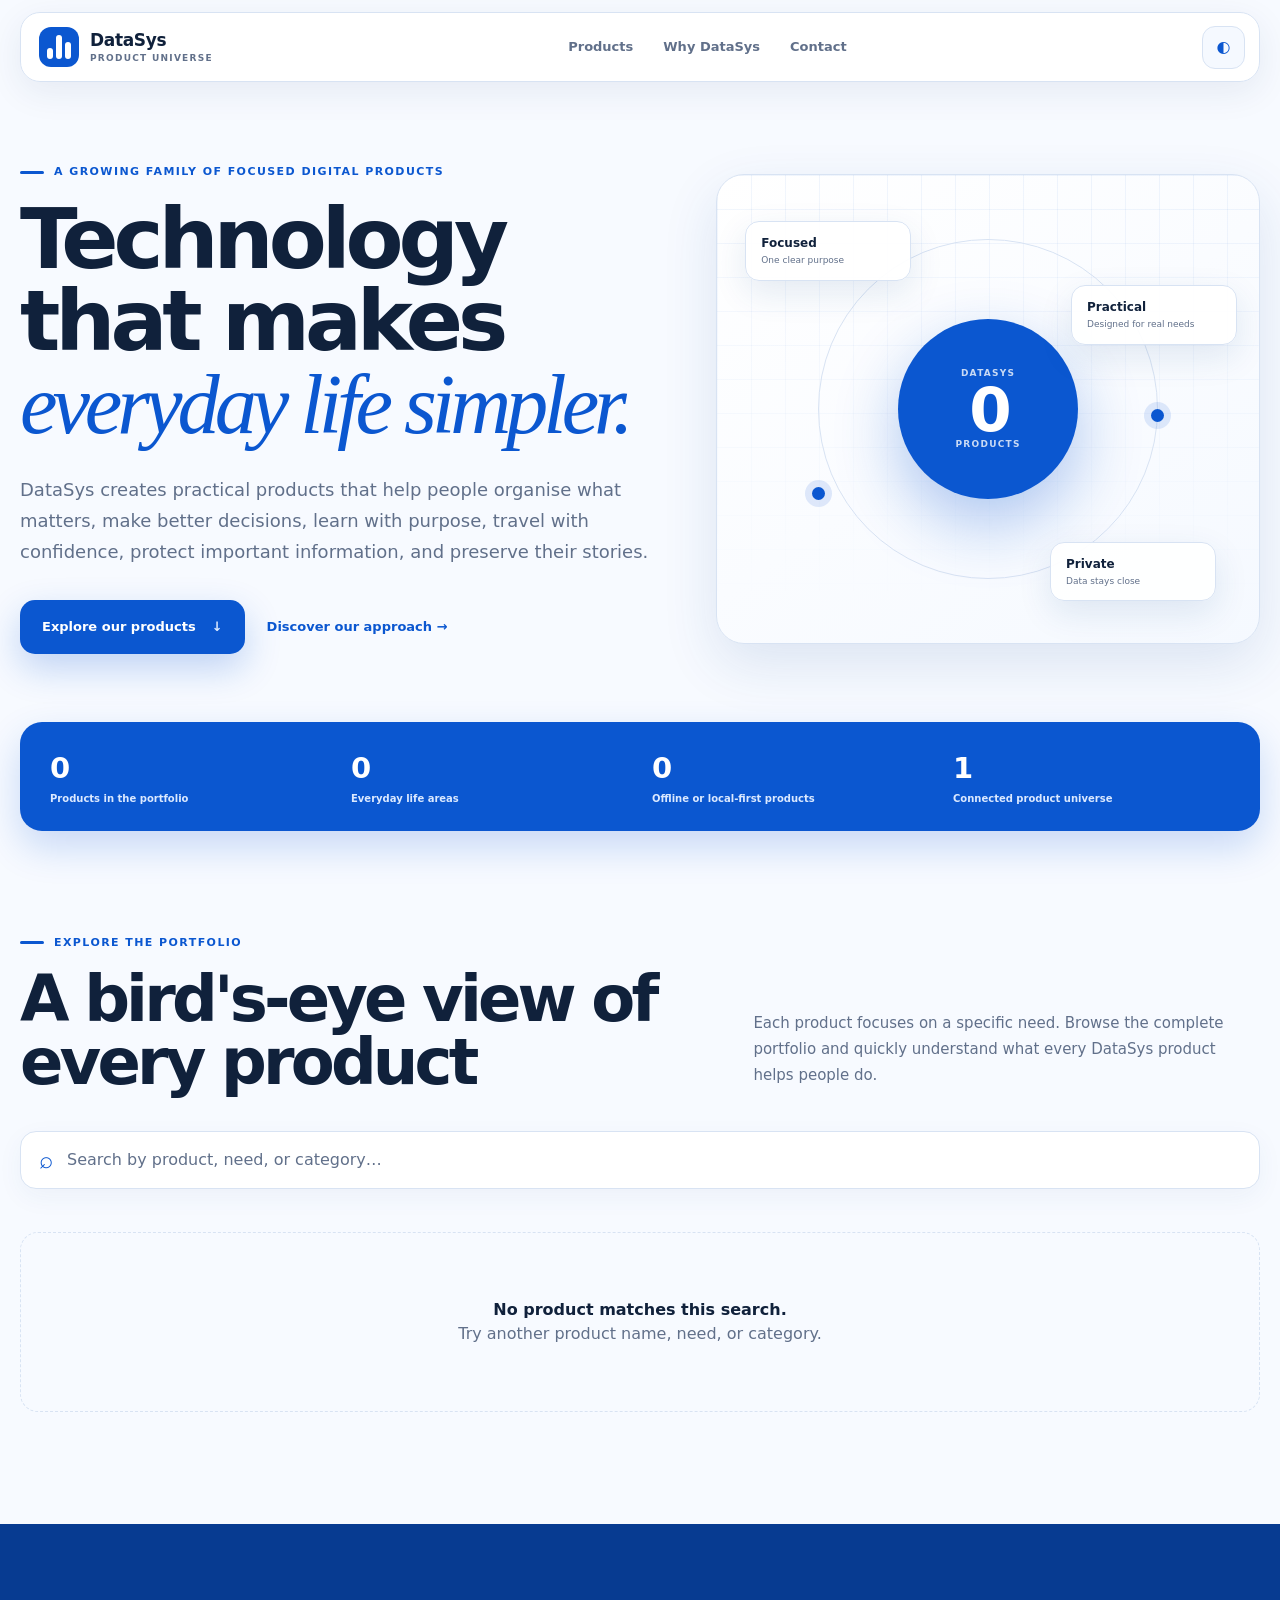
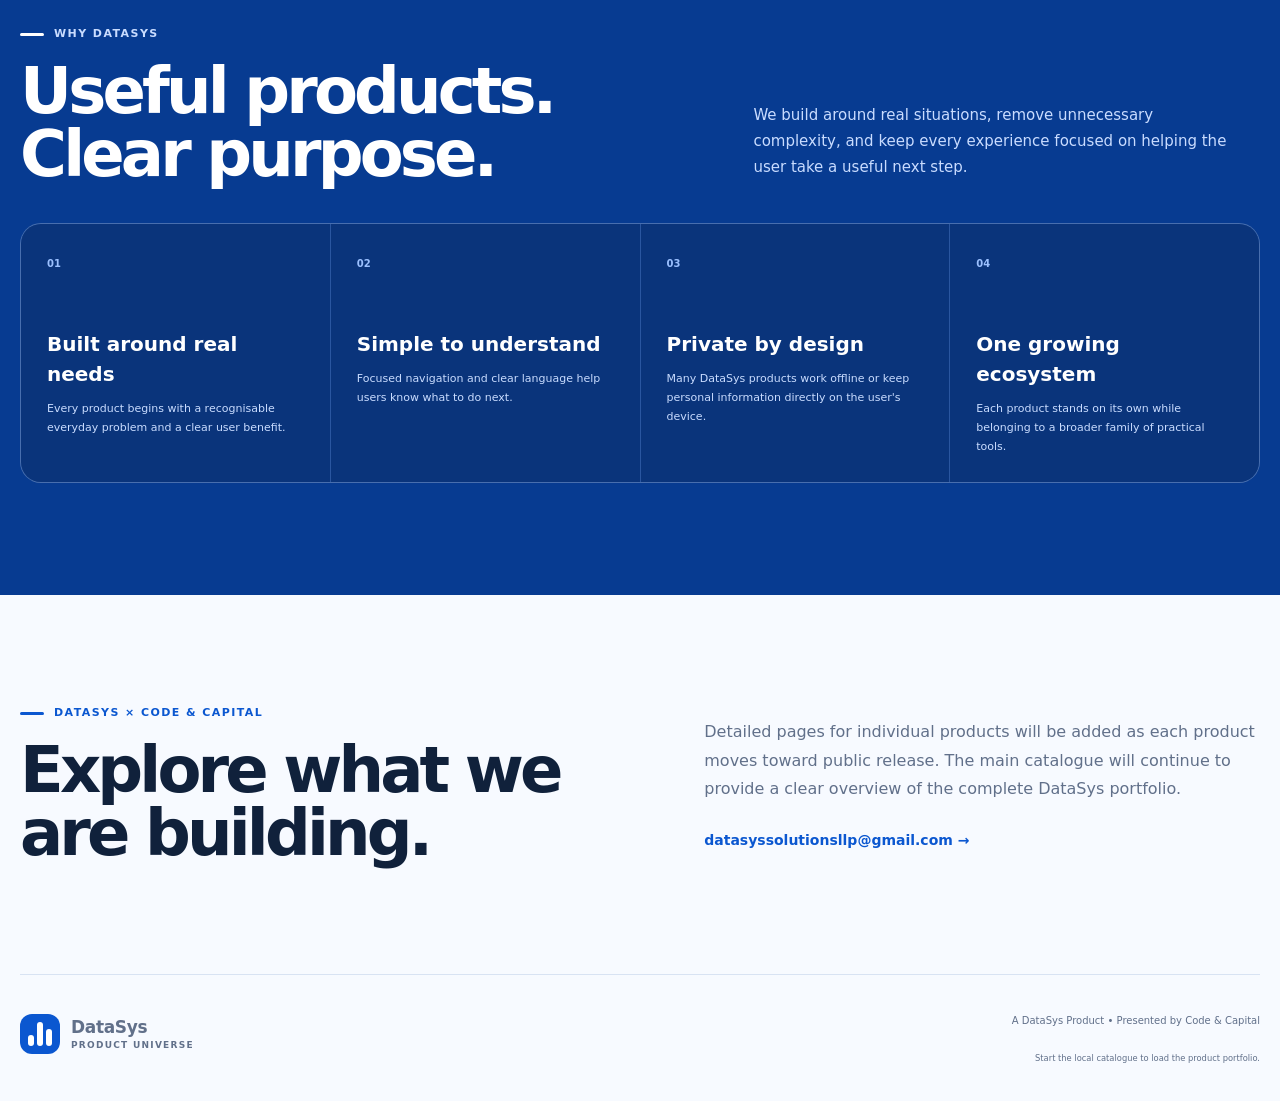
==== index.html @ cf3cd5af "Publish DataSys product website Publish DataSys product website" ====
<!doctype html>
<html lang="en">
<head>
  <meta charset="utf-8">
  <meta name="viewport" content="width=device-width, initial-scale=1">
  <meta name="description" content="Explore the DataSys family of practical, privacy-conscious digital products for everyday life.">
  <meta name="theme-color" content="#0b57d0">
  <title>DataSys — Practical Products for Everyday Life</title>
  <link rel="icon" href="favicon.svg" type="image/svg+xml">
  <link rel="stylesheet" href="styles.css">
</head>
<body>
  <header class="site-header">
    <a class="brand" href="#top" aria-label="DataSys home">
      <span class="brand-mark"><i></i><i></i><i></i></span>
      <span><strong>DataSys</strong><small>Product Universe</small></span>
    </a>
    <nav aria-label="Main navigation">
      <a href="#products">Products</a>
      <a href="#why-datasys">Why DataSys</a>
      <a href="#contact">Contact</a>
    </nav>
    <button id="themeToggle" class="theme-toggle" type="button" aria-label="Switch display theme">◐</button>
  </header>

  <main id="top">
    <section class="hero">
      <div class="hero-copy">
        <p class="eyebrow"><span></span> A growing family of focused digital products</p>
        <h1>Technology that makes<br><em>everyday life simpler.</em></h1>
        <p>
          DataSys creates practical products that help people organise what matters, make better decisions,
          learn with purpose, travel with confidence, protect important information, and preserve their stories.
        </p>
        <div class="hero-actions">
          <a class="primary-button" href="#products">Explore our products <b>↓</b></a>
          <a class="secondary-link" href="#why-datasys">Discover our approach →</a>
        </div>
      </div>

      <div class="hero-panel" aria-label="DataSys portfolio overview">
        <div class="panel-grid"></div>
        <div class="verified-orbit"></div>
        <div class="count-core">
          <small>DATASYS</small>
          <strong id="heroCount">0</strong>
          <span>products</span>
        </div>
        <div class="signal signal-one"><b>Focused</b><small>One clear purpose</small></div>
        <div class="signal signal-two"><b>Practical</b><small>Designed for real needs</small></div>
        <div class="signal signal-three"><b>Private</b><small>Data stays close</small></div>
      </div>
    </section>

    <section class="summary-strip" aria-label="Portfolio highlights">
      <article><strong id="productCount">0</strong><span>Products in the portfolio</span></article>
      <article><strong id="categoryCount">0</strong><span>Everyday life areas</span></article>
      <article><strong id="offlineCount">0</strong><span>Offline or local-first products</span></article>
      <article><strong>1</strong><span>Connected product universe</span></article>
    </section>

    <section id="products" class="catalogue-section">
      <div class="section-heading">
        <div>
          <p class="eyebrow"><span></span> Explore the portfolio</p>
          <h2>A bird's-eye view of every product</h2>
        </div>
        <p>
          Each product focuses on a specific need. Browse the complete portfolio and quickly understand
          what every DataSys product helps people do.
        </p>
      </div>

      <div class="toolbar">
        <label class="search-box">
          <span>⌕</span>
          <input id="searchInput" type="search" placeholder="Search by product, need, or category…">
        </label>
        <div id="filters" class="filters" aria-label="Product categories"></div>
      </div>

      <div id="productGrid" class="product-grid"></div>
      <div id="emptyState" class="empty-state" hidden>
        <strong>No product matches this search.</strong>
        <span>Try another product name, need, or category.</span>
      </div>
    </section>

    <section id="why-datasys" class="values-section">
      <div class="section-heading light-heading">
        <div>
          <p class="eyebrow"><span></span> Why DataSys</p>
          <h2>Useful products.<br>Clear purpose.</h2>
        </div>
        <p>
          We build around real situations, remove unnecessary complexity, and keep every experience focused
          on helping the user take a useful next step.
        </p>
      </div>

      <div class="values-grid">
        <article><span>01</span><h3>Built around real needs</h3><p>Every product begins with a recognisable everyday problem and a clear user benefit.</p></article>
        <article><span>02</span><h3>Simple to understand</h3><p>Focused navigation and clear language help users know what to do next.</p></article>
        <article><span>03</span><h3>Private by design</h3><p>Many DataSys products work offline or keep personal information directly on the user's device.</p></article>
        <article><span>04</span><h3>One growing ecosystem</h3><p>Each product stands on its own while belonging to a broader family of practical tools.</p></article>
      </div>
    </section>

    <section id="contact" class="contact-section">
      <div>
        <p class="eyebrow"><span></span> DataSys × Code &amp; Capital</p>
        <h2>Explore what we are building.</h2>
      </div>
      <div class="contact-copy">
        <p>
          Detailed pages for individual products will be added as each product moves toward public release.
          The main catalogue will continue to provide a clear overview of the complete DataSys portfolio.
        </p>
        <a href="mailto:datasyssolutionsllp@gmail.com">datasyssolutionsllp@gmail.com →</a>
      </div>
    </section>
  </main>

  <footer>
    <div class="brand">
      <span class="brand-mark"><i></i><i></i><i></i></span>
      <span><strong>DataSys</strong><small>Product Universe</small></span>
    </div>
    <p>A DataSys Product • Presented by Code &amp; Capital</p>
    <small id="footerMeta">A growing portfolio of practical digital products.</small>
  </footer>

  <script src="app.js"></script>
</body>
</html>
---- styles.css ----
*{box-sizing:border-box}
:root{
  --blue:#0b57d0;--blue-dark:#073b91;--blue-soft:#eaf2ff;--blue-pale:#f5f9ff;
  --ink:#10213b;--muted:#61708a;--line:#d8e3f3;--white:#fff;--bg:#f7faff;
  --shadow:0 20px 55px rgba(27,75,145,.12);--max:1240px
}
html[data-theme="dark"]{
  --ink:#eff5ff;--muted:#a9b9d2;--line:#273a59;--white:#111c2e;--bg:#091322;
  --blue-soft:#152a49;--blue-pale:#0d192a;--shadow:0 20px 60px rgba(0,0,0,.36)
}
html{scroll-behavior:smooth}
body{margin:0;min-width:320px;color:var(--ink);background:var(--bg);font-family:Inter,ui-sans-serif,system-ui,-apple-system,"Segoe UI",sans-serif;line-height:1.5}
a{color:inherit;text-decoration:none}button,input{font:inherit}
.site-header{position:sticky;z-index:20;top:12px;width:min(calc(100% - 28px),var(--max));min-height:70px;margin:12px auto 0;padding:11px 14px 11px 18px;display:flex;align-items:center;justify-content:space-between;gap:24px;background:color-mix(in srgb,var(--white) 94%,transparent);border:1px solid var(--line);border-radius:20px;box-shadow:0 10px 35px rgba(20,55,100,.08);backdrop-filter:blur(16px)}
.brand{display:inline-flex;align-items:center;gap:11px}.brand>span:last-child{display:grid;line-height:1}.brand strong{font-size:17px;letter-spacing:-.02em}.brand small{margin-top:5px;color:var(--muted);font-size:9px;font-weight:850;letter-spacing:.14em;text-transform:uppercase}
.brand-mark{width:40px;height:40px;padding:8px;display:grid;grid-template-columns:repeat(3,1fr);align-items:end;gap:3px;background:var(--blue);border-radius:12px}.brand-mark i{display:block;border-radius:5px;background:#fff}.brand-mark i:nth-child(1){height:45%}.brand-mark i:nth-child(2){height:100%}.brand-mark i:nth-child(3){height:70%}
.site-header nav{display:flex;gap:30px;color:var(--muted);font-size:13px;font-weight:750}.site-header nav a:hover{color:var(--blue)}
.theme-toggle{width:43px;height:43px;color:var(--blue);background:var(--blue-pale);border:1px solid var(--line);border-radius:13px;cursor:pointer}
.hero{width:min(calc(100% - 40px),var(--max));min-height:640px;margin:auto;padding:82px 0 68px;display:grid;grid-template-columns:1.08fr .92fr;align-items:center;gap:58px}
.eyebrow{margin:0 0 17px;display:flex;align-items:center;gap:10px;color:var(--blue);font-size:11px;font-weight:900;letter-spacing:.13em;text-transform:uppercase}.eyebrow span{width:24px;height:3px;background:var(--blue);border-radius:99px}
.hero h1,.section-heading h2,.contact-section h2{margin:0;font-size:clamp(47px,6.6vw,88px);line-height:.98;letter-spacing:-.06em}.hero h1 em{color:var(--blue);font-family:Georgia,serif;font-weight:500}
.hero-copy>p:not(.eyebrow){max-width:700px;margin:28px 0 0;color:var(--muted);font-size:18px;line-height:1.72}
.hero-actions{margin-top:32px;display:flex;align-items:center;gap:22px;flex-wrap:wrap}.primary-button{min-height:54px;padding:0 22px;display:inline-flex;align-items:center;gap:16px;color:#fff;background:var(--blue);border-radius:15px;font-size:13px;font-weight:850;box-shadow:0 14px 36px rgba(11,87,208,.24)}.primary-button b{color:#dbe9ff}.secondary-link{color:var(--blue);font-size:13px;font-weight:850}
.hero-panel{position:relative;min-height:470px;display:grid;place-items:center;overflow:hidden;background:linear-gradient(145deg,var(--white),var(--blue-pale));border:1px solid var(--line);border-radius:28px;box-shadow:var(--shadow)}
.panel-grid{position:absolute;inset:0;background-image:linear-gradient(rgba(11,87,208,.06) 1px,transparent 1px),linear-gradient(90deg,rgba(11,87,208,.06) 1px,transparent 1px);background-size:34px 34px;mask-image:linear-gradient(to bottom,black,transparent 92%)}
.verified-orbit{position:absolute;width:340px;height:340px;border:1px solid var(--line);border-radius:50%;animation:rotate 30s linear infinite}.verified-orbit:before,.verified-orbit:after{content:"";position:absolute;width:13px;height:13px;border-radius:50%;background:var(--blue);box-shadow:0 0 0 7px rgba(11,87,208,.12)}.verified-orbit:before{right:-7px;top:50%}.verified-orbit:after{left:-7px;bottom:23%}@keyframes rotate{to{transform:rotate(360deg)}}
.count-core{position:relative;z-index:2;width:180px;height:180px;display:grid;place-content:center;justify-items:center;color:#fff;background:var(--blue);border-radius:50%;box-shadow:0 25px 65px rgba(11,87,208,.32)}.count-core small,.count-core span{font-size:9px;font-weight:900;letter-spacing:.14em;text-transform:uppercase;opacity:.78}.count-core strong{margin:-2px 0;font-size:61px;line-height:1;letter-spacing:-.08em}
.signal{position:absolute;z-index:3;min-width:166px;padding:12px 15px;display:grid;background:color-mix(in srgb,var(--white) 94%,transparent);border:1px solid var(--line);border-radius:14px;box-shadow:0 12px 34px rgba(20,70,140,.11)}.signal b{font-size:12px}.signal small{margin-top:2px;color:var(--muted);font-size:9px}.signal-one{top:46px;left:28px}.signal-two{top:110px;right:22px}.signal-three{right:43px;bottom:42px}
.summary-strip{width:min(calc(100% - 40px),var(--max));margin:0 auto 104px;padding:25px 30px;display:grid;grid-template-columns:repeat(4,1fr);gap:24px;background:var(--blue);color:#fff;border-radius:22px;box-shadow:0 16px 38px rgba(11,87,208,.2)}.summary-strip article{display:grid}.summary-strip strong{font-size:29px;letter-spacing:-.04em}.summary-strip span{color:#dbe9ff;font-size:10px;font-weight:700}
.catalogue-section{width:min(calc(100% - 40px),var(--max));margin:auto;padding-bottom:112px}.section-heading{margin-bottom:38px;display:grid;grid-template-columns:1.15fr .85fr;align-items:end;gap:48px}.section-heading h2,.contact-section h2{font-size:clamp(42px,5vw,66px)}.section-heading>p{max-width:490px;margin:0 0 5px;color:var(--muted);font-size:15px;line-height:1.75}
.toolbar{margin-bottom:27px;display:grid;gap:16px}.search-box{height:58px;padding:0 18px;display:flex;align-items:center;gap:12px;background:var(--white);border:1px solid var(--line);border-radius:16px;box-shadow:0 8px 26px rgba(30,80,145,.05)}.search-box span{color:var(--blue);font-size:24px}.search-box input{width:100%;color:var(--ink);background:transparent;border:0;outline:0}.search-box input::placeholder{color:var(--muted)}
.filters{display:flex;flex-wrap:wrap;gap:8px}.filter{padding:9px 13px;color:var(--blue-dark);background:var(--white);border:1px solid var(--line);border-radius:999px;font-size:10px;font-weight:850;cursor:pointer}.filter:hover,.filter.active{color:#fff;background:var(--blue);border-color:var(--blue)}
.product-grid{display:grid;grid-template-columns:repeat(3,1fr);gap:18px}.product-card{position:relative;min-height:390px;padding:23px;display:flex;flex-direction:column;overflow:hidden;background:var(--white);border:1px solid var(--line);border-radius:19px;transition:.2s ease}.product-card:before{content:"";position:absolute;top:0;left:0;right:0;height:5px;background:var(--blue)}.product-card:hover{transform:translateY(-5px);border-color:#a9c8f5;box-shadow:var(--shadow)}
.card-head{display:flex;align-items:center;justify-content:space-between;gap:12px}.app-icon,.initial-icon{width:50px;height:50px;border-radius:14px}.app-icon{object-fit:cover;background:#fff;border:1px solid var(--line)}.initial-icon{display:grid;place-items:center;color:#fff;background:var(--blue);font-size:18px;font-weight:900}.benefit-badge{padding:7px 9px;color:var(--blue);background:var(--blue-pale);border:1px solid #c7daf8;border-radius:999px;font-size:8px;font-weight:900;letter-spacing:.06em;text-transform:uppercase}
.product-category{margin:25px 0 7px;color:var(--blue);font-size:9px;font-weight:900;letter-spacing:.13em;text-transform:uppercase}.product-card h3{margin:0;font-size:24px;line-height:1.1;letter-spacing:-.035em}.product-description{margin:13px 0 20px;color:var(--muted);font-size:13px;line-height:1.67}.function-list{margin:auto 0 0;padding:0;display:grid;gap:8px;list-style:none}.function-list li{position:relative;padding-left:18px;color:var(--muted);font-size:11px}.function-list li:before{content:"✓";position:absolute;left:0;color:var(--blue);font-weight:900}.card-footer{margin-top:20px;padding-top:16px;border-top:1px solid var(--line)}.product-link{color:var(--blue);font-size:11px;font-weight:900}
.empty-state{padding:65px 20px;display:grid;place-items:center;color:var(--muted);border:1px dashed var(--line);border-radius:18px}.empty-state strong{color:var(--ink)}
.values-section{padding:102px max(20px,calc((100vw - var(--max))/2)) 112px;color:#fff;background:var(--blue-dark)}.light-heading .eyebrow,.light-heading>p{color:#c9dcff}.light-heading .eyebrow span{background:#fff}.values-grid{display:grid;grid-template-columns:repeat(4,1fr);gap:1px;overflow:hidden;background:rgba(255,255,255,.14);border:1px solid rgba(255,255,255,.14);border-radius:21px}.values-grid article{min-height:250px;padding:26px;background:#0a347b}.values-grid article>span{font-size:10px;font-weight:900;color:#9bc0ff}.values-grid h3{margin:55px 0 11px;font-size:20px}.values-grid p{margin:0;color:#c9dcff;font-size:11px;line-height:1.7}
.contact-section{width:min(calc(100% - 40px),var(--max));margin:0 auto;padding:110px 0;display:grid;grid-template-columns:1.05fr .95fr;gap:70px;align-items:center}.contact-copy p{margin:0 0 24px;color:var(--muted);font-size:16px;line-height:1.8}.contact-copy a{color:var(--blue);font-size:14px;font-weight:900}
footer{width:min(calc(100% - 40px),var(--max));margin:auto;padding:28px 0 36px;display:grid;grid-template-columns:1fr auto;align-items:center;gap:14px;color:var(--muted);border-top:1px solid var(--line);font-size:10px}footer .brand{grid-row:span 2}footer>small{text-align:right}
@media(max-width:980px){.hero{grid-template-columns:1fr}.product-grid{grid-template-columns:repeat(2,1fr)}.values-grid{grid-template-columns:repeat(2,1fr)}.contact-section{grid-template-columns:1fr;gap:28px}}
@media(max-width:700px){.site-header{top:7px;width:calc(100% - 14px);margin-top:7px}.site-header nav{display:none}.hero{width:calc(100% - 28px);padding:54px 0 45px}.hero h1{font-size:clamp(48px,15vw,70px)}.hero-copy>p:not(.eyebrow){font-size:16px}.hero-actions{align-items:flex-start;flex-direction:column}.hero-panel{min-height:410px}.verified-orbit{width:270px;height:270px}.count-core{width:150px;height:150px}.count-core strong{font-size:50px}.signal{min-width:140px;padding:10px 12px}.signal-one{top:30px;left:13px}.signal-two{top:96px;right:10px}.signal-three{right:21px;bottom:33px}.summary-strip{width:calc(100% - 28px);grid-template-columns:repeat(2,1fr);margin-bottom:80px}.catalogue-section{width:calc(100% - 28px)}.section-heading{grid-template-columns:1fr;gap:17px}.product-grid{grid-template-columns:1fr}.values-section{padding-left:14px;padding-right:14px}.values-grid{grid-template-columns:1fr}.values-grid article{min-height:205px}.values-grid h3{margin-top:36px}.contact-section{width:calc(100% - 28px);padding:80px 0}footer{width:calc(100% - 28px);grid-template-columns:1fr}footer .brand{grid-row:auto}footer>small{text-align:left}}
@media(prefers-reduced-motion:reduce){*,*:before,*:after{animation-duration:.01ms!important;animation-iteration-count:1!important;scroll-behavior:auto!important;transition-duration:.01ms!important}}
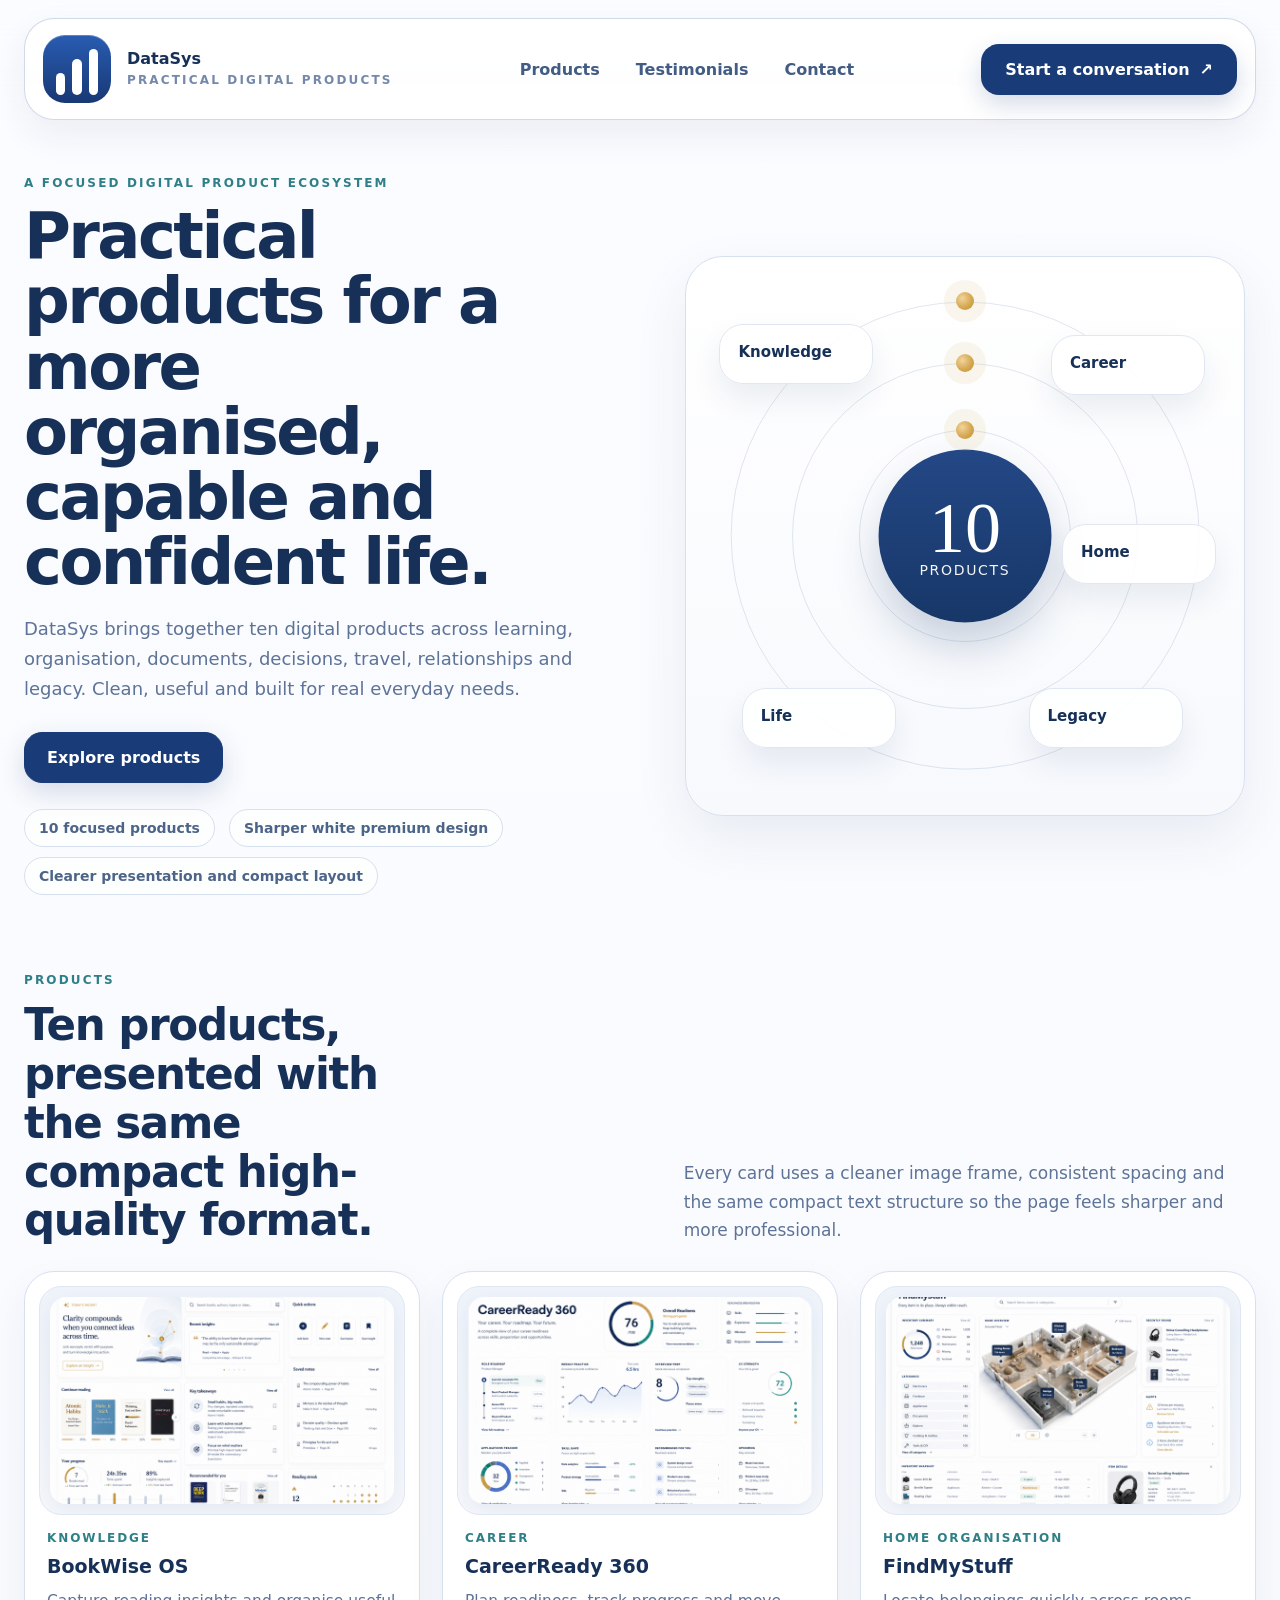
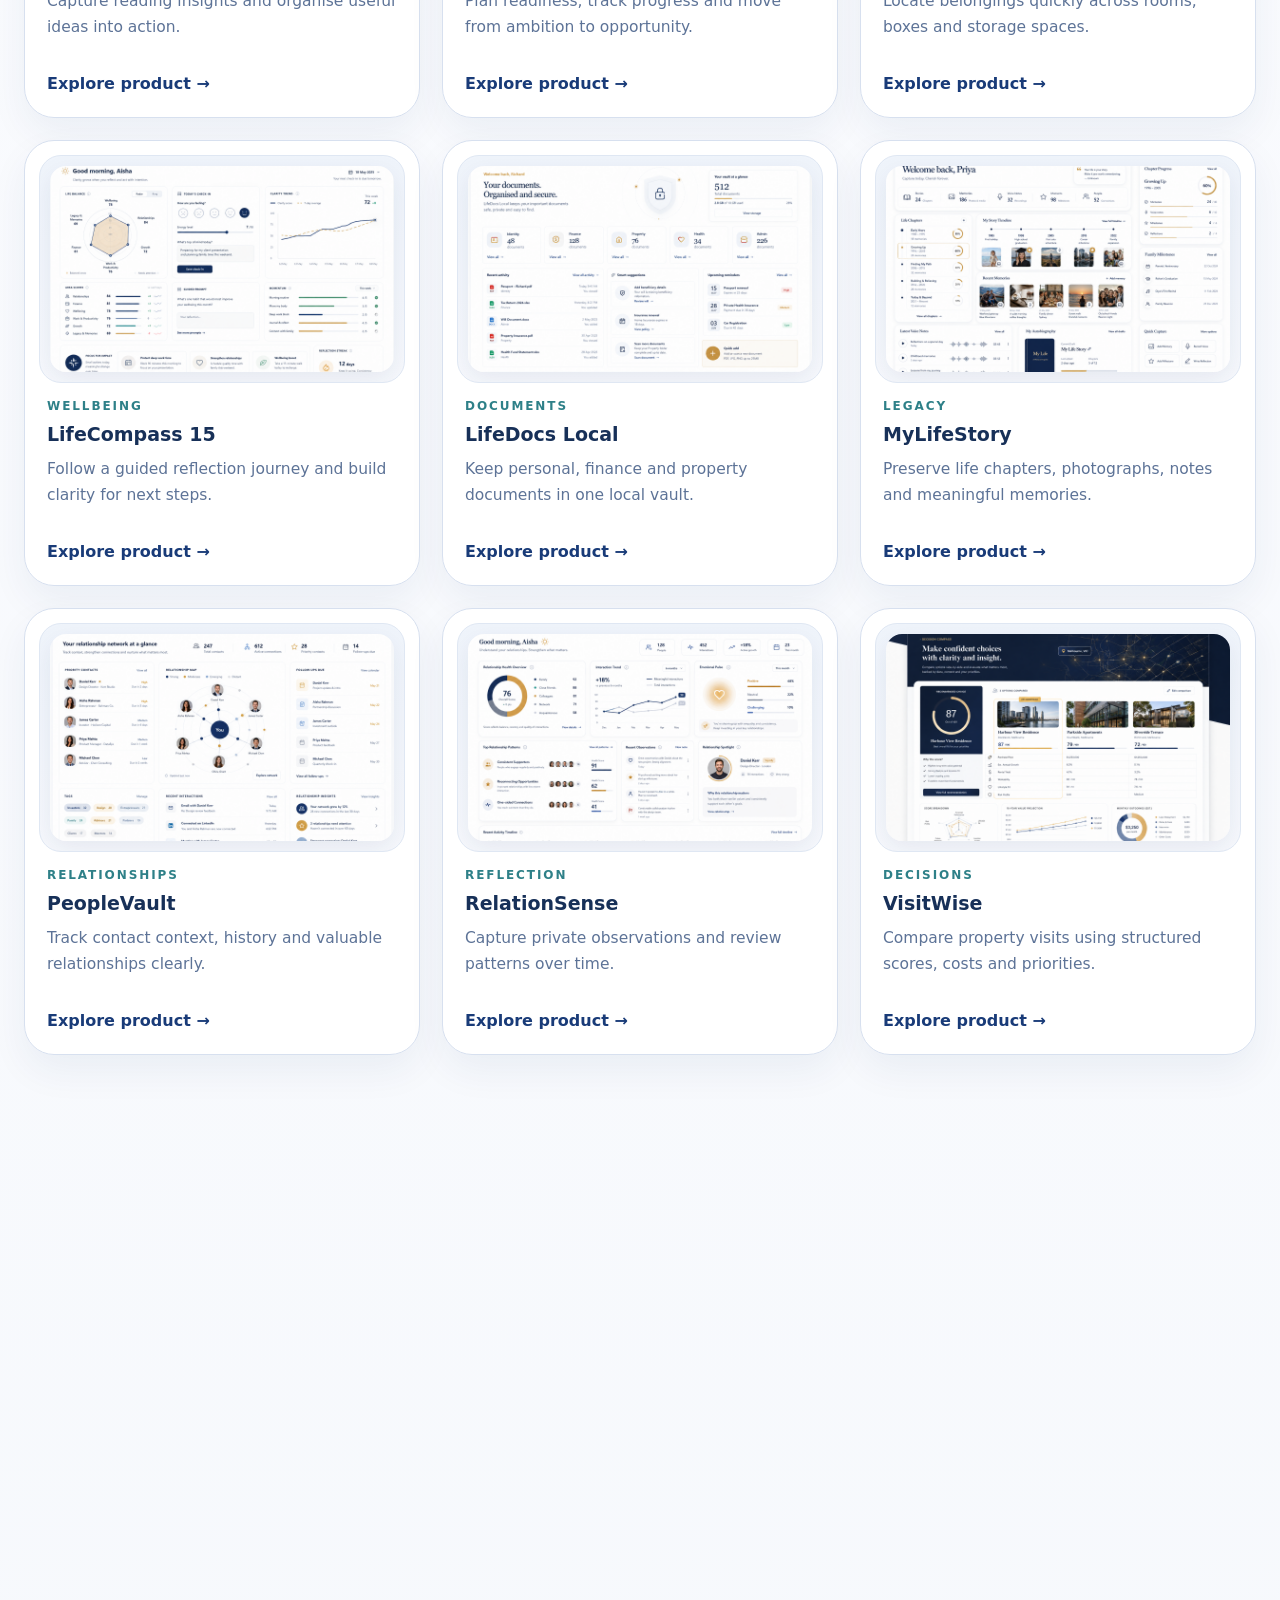
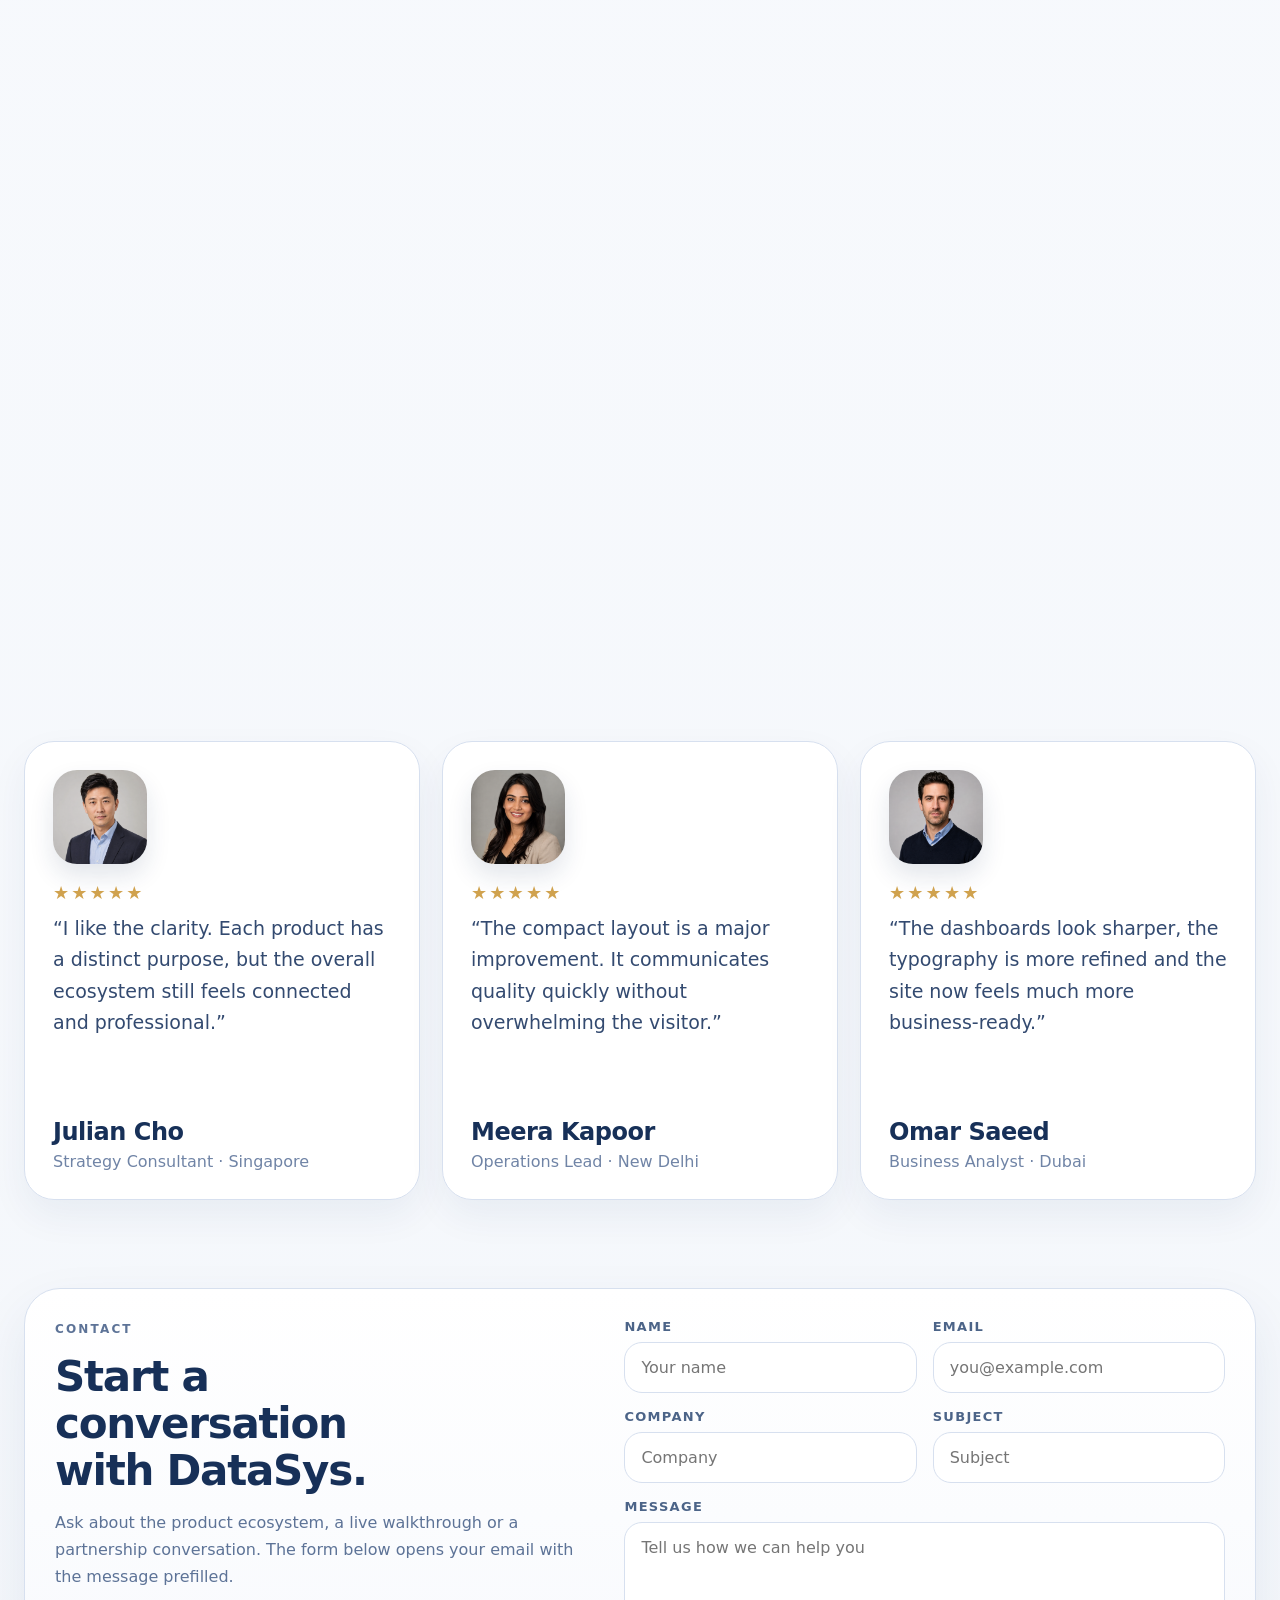
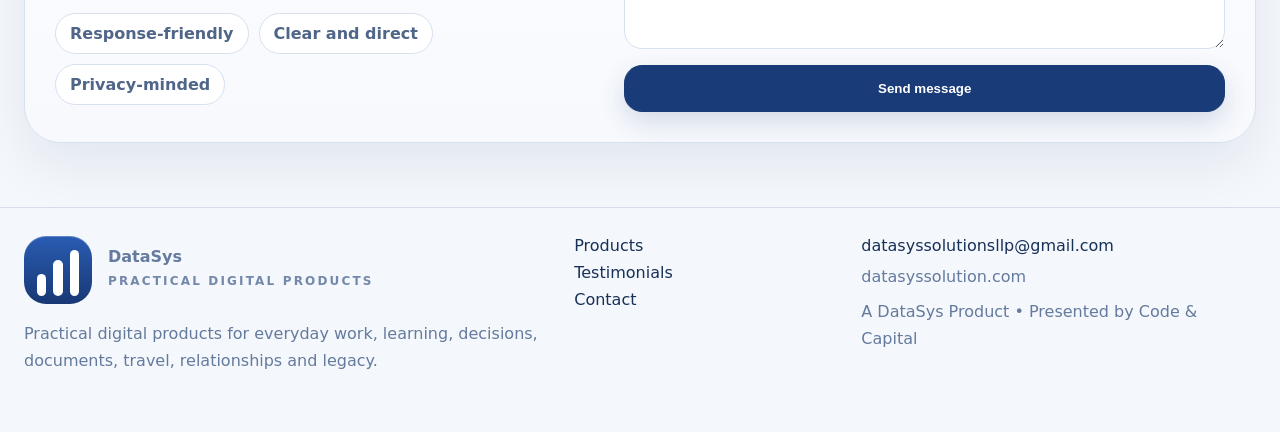
==== commit cc5dcafc: "Deploy approved DataSys website 20260803-201420" ====
--- a/index.html
+++ b/index.html
@@ -3,133 +3,180 @@
 <head>
   <meta charset="utf-8">
   <meta name="viewport" content="width=device-width, initial-scale=1">
-  <meta name="description" content="Explore the DataSys family of practical, privacy-conscious digital products for everyday life.">
-  <meta name="theme-color" content="#0b57d0">
-  <title>DataSys — Practical Products for Everyday Life</title>
-  <link rel="icon" href="favicon.svg" type="image/svg+xml">
+  <meta name="description" content="DataSys builds practical digital products for work, learning, documents, travel, personal growth, relationships and legacy.">
+  <meta name="theme-color" content="#ffffff">
+  <title>DataSys — Practical Digital Products</title>
   <link rel="stylesheet" href="styles.css">
 </head>
 <body>
   <header class="site-header">
-    <a class="brand" href="#top" aria-label="DataSys home">
-      <span class="brand-mark"><i></i><i></i><i></i></span>
-      <span><strong>DataSys</strong><small>Product Universe</small></span>
-    </a>
-    <nav aria-label="Main navigation">
-      <a href="#products">Products</a>
-      <a href="#why-datasys">Why DataSys</a>
-      <a href="#contact">Contact</a>
-    </nav>
-    <button id="themeToggle" class="theme-toggle" type="button" aria-label="Switch display theme">◐</button>
+    <div class="shell header-inner">
+      <a href="#top" class="brand" aria-label="DataSys home">
+        <span class="brand-mark"><i></i><i></i><i></i></span>
+        <span class="brand-copy"><strong>DataSys</strong><small>Practical Digital Products</small></span>
+      </a>
+      <nav class="nav-links" id="mainNav">
+        <a href="#products">Products</a>
+        <a href="#testimonials">Testimonials</a>
+        <a href="#contact">Contact</a>
+      </nav>
+      <a class="header-cta" href="#contact">Start a conversation <span>↗</span></a>
+      <button class="menu-toggle" id="menuToggle" aria-label="Open menu">☰</button>
+    </div>
   </header>
 
   <main id="top">
-    <section class="hero">
-      <div class="hero-copy">
-        <p class="eyebrow"><span></span> A growing family of focused digital products</p>
-        <h1>Technology that makes<br><em>everyday life simpler.</em></h1>
-        <p>
-          DataSys creates practical products that help people organise what matters, make better decisions,
-          learn with purpose, travel with confidence, protect important information, and preserve their stories.
-        </p>
+    <section class="hero shell">
+      <div class="hero-copy reveal">
+        <p class="eyebrow">A focused digital product ecosystem</p>
+        <h1>Practical products for a more organised, capable and confident life.</h1>
+        <p class="hero-text">DataSys brings together ten digital products across learning, organisation, documents, decisions, travel, relationships and legacy. Clean, useful and built for real everyday needs.</p>
         <div class="hero-actions">
-          <a class="primary-button" href="#products">Explore our products <b>↓</b></a>
-          <a class="secondary-link" href="#why-datasys">Discover our approach →</a>
+          <a href="#products" class="button button-primary">Explore products</a>
         </div>
+        <ul class="hero-points">
+          <li>10 focused products</li>
+          <li>Sharper white premium design</li>
+          <li>Clearer presentation and compact layout</li>
+        </ul>
       </div>
+      <div class="hero-visual reveal" aria-label="Animated ecosystem overview">
+        <div class="orbit-card">
+          <div class="orbit orbit-1"></div>
+          <div class="orbit orbit-2"></div>
+          <div class="orbit orbit-3"></div>
+          <div class="orbit-center"><strong>10</strong><span>Products</span></div>
+          <div class="orbit-node node-a"><b>Knowledge</b></div>
+          <div class="orbit-node node-b"><b>Career</b></div>
+          <div class="orbit-node node-c"><b>Home</b></div>
+          <div class="orbit-node node-d"><b>Legacy</b></div>
+          <div class="orbit-node node-e"><b>Life</b></div>
 
-      <div class="hero-panel" aria-label="DataSys portfolio overview">
-        <div class="panel-grid"></div>
-        <div class="verified-orbit"></div>
-        <div class="count-core">
-          <small>DATASYS</small>
-          <strong id="heroCount">0</strong>
-          <span>products</span>
+          <div class="spinner spin-1"><span class="ball"></span></div>
+          <div class="spinner spin-2"><span class="ball"></span></div>
+          <div class="spinner spin-3"><span class="ball"></span></div>
         </div>
-        <div class="signal signal-one"><b>Focused</b><small>One clear purpose</small></div>
-        <div class="signal signal-two"><b>Practical</b><small>Designed for real needs</small></div>
-        <div class="signal signal-three"><b>Private</b><small>Data stays close</small></div>
       </div>
     </section>
 
-    <section class="summary-strip" aria-label="Portfolio highlights">
-      <article><strong id="productCount">0</strong><span>Products in the portfolio</span></article>
-      <article><strong id="categoryCount">0</strong><span>Everyday life areas</span></article>
-      <article><strong id="offlineCount">0</strong><span>Offline or local-first products</span></article>
-      <article><strong>1</strong><span>Connected product universe</span></article>
-    </section>
-
-    <section id="products" class="catalogue-section">
-      <div class="section-heading">
+    <section id="products" class="products shell">
+      <div class="section-heading split reveal">
         <div>
-          <p class="eyebrow"><span></span> Explore the portfolio</p>
-          <h2>A bird's-eye view of every product</h2>
+          <p class="eyebrow">Products</p>
+          <h2>Ten products, presented with the same compact high-quality format.</h2>
         </div>
-        <p>
-          Each product focuses on a specific need. Browse the complete portfolio and quickly understand
-          what every DataSys product helps people do.
-        </p>
+        <p class="section-text">Every card uses a cleaner image frame, consistent spacing and the same compact text structure so the page feels sharper and more professional.</p>
       </div>
 
-      <div class="toolbar">
-        <label class="search-box">
-          <span>⌕</span>
-          <input id="searchInput" type="search" placeholder="Search by product, need, or category…">
-        </label>
-        <div id="filters" class="filters" aria-label="Product categories"></div>
-      </div>
-
-      <div id="productGrid" class="product-grid"></div>
-      <div id="emptyState" class="empty-state" hidden>
-        <strong>No product matches this search.</strong>
-        <span>Try another product name, need, or category.</span>
+      <div class="product-grid">
+        <article class="product-card reveal">
+          <div class="product-shot"><img src="assets/product/bookwise-os.png" alt="BookWise OS dashboard"></div>
+          <div class="product-meta"><span class="tag">Knowledge</span><h3>BookWise OS</h3><p>Capture reading insights and organise useful ideas into action.</p><a href="#contact">Explore product →</a></div>
+        </article>
+        <article class="product-card reveal">
+          <div class="product-shot"><img src="assets/product/careerready-360.png" alt="CareerReady 360 dashboard"></div>
+          <div class="product-meta"><span class="tag">Career</span><h3>CareerReady 360</h3><p>Plan readiness, track progress and move from ambition to opportunity.</p><a href="#contact">Explore product →</a></div>
+        </article>
+        <article class="product-card reveal">
+          <div class="product-shot"><img src="assets/product/findmystuff.png" alt="FindMyStuff dashboard"></div>
+          <div class="product-meta"><span class="tag">Home organisation</span><h3>FindMyStuff</h3><p>Locate belongings quickly across rooms, boxes and storage spaces.</p><a href="#contact">Explore product →</a></div>
+        </article>
+        <article class="product-card reveal">
+          <div class="product-shot"><img src="assets/product/lifecompass-15.png" alt="LifeCompass 15 dashboard"></div>
+          <div class="product-meta"><span class="tag">Wellbeing</span><h3>LifeCompass 15</h3><p>Follow a guided reflection journey and build clarity for next steps.</p><a href="#contact">Explore product →</a></div>
+        </article>
+        <article class="product-card reveal">
+          <div class="product-shot"><img src="assets/product/lifedocs-local.png" alt="LifeDocs Local dashboard"></div>
+          <div class="product-meta"><span class="tag">Documents</span><h3>LifeDocs Local</h3><p>Keep personal, finance and property documents in one local vault.</p><a href="#contact">Explore product →</a></div>
+        </article>
+        <article class="product-card reveal">
+          <div class="product-shot"><img src="assets/product/mylifestory.png" alt="MyLifeStory dashboard"></div>
+          <div class="product-meta"><span class="tag">Legacy</span><h3>MyLifeStory</h3><p>Preserve life chapters, photographs, notes and meaningful memories.</p><a href="#contact">Explore product →</a></div>
+        </article>
+        <article class="product-card reveal">
+          <div class="product-shot"><img src="assets/product/peoplevault.png" alt="PeopleVault dashboard"></div>
+          <div class="product-meta"><span class="tag">Relationships</span><h3>PeopleVault</h3><p>Track contact context, history and valuable relationships clearly.</p><a href="#contact">Explore product →</a></div>
+        </article>
+        <article class="product-card reveal">
+          <div class="product-shot"><img src="assets/product/relationsense.png" alt="RelationSense dashboard"></div>
+          <div class="product-meta"><span class="tag">Reflection</span><h3>RelationSense</h3><p>Capture private observations and review patterns over time.</p><a href="#contact">Explore product →</a></div>
+        </article>
+        <article class="product-card reveal">
+          <div class="product-shot"><img src="assets/product/visitwise.png" alt="VisitWise dashboard"></div>
+          <div class="product-meta"><span class="tag">Decisions</span><h3>VisitWise</h3><p>Compare property visits using structured scores, costs and priorities.</p><a href="#contact">Explore product →</a></div>
+        </article>
+        <article class="product-card reveal">
+          <div class="product-shot"><img src="assets/product/tourshield.png" alt="TourShield Offline dashboard"></div>
+          <div class="product-meta"><span class="tag">Travel safety</span><h3>TourShield Offline</h3><p>Access offline travel guidance, cautions and emergency information.</p><a href="#contact">Explore product →</a></div>
+        </article>
       </div>
     </section>
 
-    <section id="why-datasys" class="values-section">
-      <div class="section-heading light-heading">
+    <section id="testimonials" class="testimonials shell">
+      <div class="section-heading split reveal">
         <div>
-          <p class="eyebrow"><span></span> Why DataSys</p>
-          <h2>Useful products.<br>Clear purpose.</h2>
+          <p class="eyebrow">Testimonials</p>
+          <h2>More social proof, with realistic professional portraits.</h2>
         </div>
-        <p>
-          We build around real situations, remove unnecessary complexity, and keep every experience focused
-          on helping the user take a useful next step.
-        </p>
+        <p class="section-text">The testimonial cards now use human-like images, cleaner typography and a more complete six-card layout to make the website feel more credible and established.</p>
       </div>
-
-      <div class="values-grid">
-        <article><span>01</span><h3>Built around real needs</h3><p>Every product begins with a recognisable everyday problem and a clear user benefit.</p></article>
-        <article><span>02</span><h3>Simple to understand</h3><p>Focused navigation and clear language help users know what to do next.</p></article>
-        <article><span>03</span><h3>Private by design</h3><p>Many DataSys products work offline or keep personal information directly on the user's device.</p></article>
-        <article><span>04</span><h3>One growing ecosystem</h3><p>Each product stands on its own while belonging to a broader family of practical tools.</p></article>
+      <div class="testimonial-grid">
+        <article class="testimonial-card reveal"><img src="assets/people/priya-mehta.png" alt="Priya Mehta"><div class="stars">★★★★★</div><blockquote>“DataSys helps me stay organised across work and life. The products feel intuitive, clean and genuinely useful.”</blockquote><strong>Priya Mehta</strong><span>Product Manager · Melbourne</span></article>
+        <article class="testimonial-card reveal"><img src="assets/people/daniel-kerr.png" alt="Daniel Kerr"><div class="stars">★★★★★</div><blockquote>“The product portfolio feels coherent without becoming repetitive. The presentation is far more premium and easier to scan.”</blockquote><strong>Daniel Kerr</strong><span>Design Director · London</span></article>
+        <article class="testimonial-card reveal"><img src="assets/people/aisha-rahman.png" alt="Aisha Rahman"><div class="stars">★★★★★</div><blockquote>“From travel to documents and planning, the tools simplify everyday tasks and make information feel manageable.”</blockquote><strong>Aisha Rahman</strong><span>Entrepreneur · Dubai</span></article>
+        <article class="testimonial-card reveal"><img src="assets/people/meera-kapoor.png" alt="Julian Cho"><div class="stars">★★★★★</div><blockquote>“I like the clarity. Each product has a distinct purpose, but the overall ecosystem still feels connected and professional.”</blockquote><strong>Julian Cho</strong><span>Strategy Consultant · Singapore</span></article>
+        <article class="testimonial-card reveal"><img src="assets/people/julian-cho.png" alt="Meera Kapoor"><div class="stars">★★★★★</div><blockquote>“The compact layout is a major improvement. It communicates quality quickly without overwhelming the visitor.”</blockquote><strong>Meera Kapoor</strong><span>Operations Lead · New Delhi</span></article>
+        <article class="testimonial-card reveal"><img src="assets/people/omar-saeed.png" alt="Omar Saeed"><div class="stars">★★★★★</div><blockquote>“The dashboards look sharper, the typography is more refined and the site now feels much more business-ready.”</blockquote><strong>Omar Saeed</strong><span>Business Analyst · Dubai</span></article>
       </div>
     </section>
 
-    <section id="contact" class="contact-section">
-      <div>
-        <p class="eyebrow"><span></span> DataSys × Code &amp; Capital</p>
-        <h2>Explore what we are building.</h2>
-      </div>
-      <div class="contact-copy">
-        <p>
-          Detailed pages for individual products will be added as each product moves toward public release.
-          The main catalogue will continue to provide a clear overview of the complete DataSys portfolio.
-        </p>
-        <a href="mailto:datasyssolutionsllp@gmail.com">datasyssolutionsllp@gmail.com →</a>
+    <section id="contact" class="contact shell reveal">
+      <div class="contact-panel">
+        <div class="contact-copy">
+          <p class="eyebrow">Contact</p>
+          <h2>Start a conversation with DataSys.</h2>
+          <p>Ask about the product ecosystem, a live walkthrough or a partnership conversation. The form below opens your email with the message prefilled.</p>
+          <div class="contact-points">
+            <span>Response-friendly</span>
+            <span>Clear and direct</span>
+            <span>Privacy-minded</span>
+          </div>
+        </div>
+        <form class="contact-form" id="contactForm">
+          <div class="field-row">
+            <label><span>Name</span><input id="nameField" type="text" placeholder="Your name" required></label>
+            <label><span>Email</span><input id="emailField" type="email" placeholder="you@example.com" required></label>
+          </div>
+          <div class="field-row">
+            <label><span>Company</span><input id="companyField" type="text" placeholder="Company"></label>
+            <label><span>Subject</span><input id="subjectField" type="text" placeholder="Subject" required></label>
+          </div>
+          <label><span>Message</span><textarea id="messageField" rows="5" placeholder="Tell us how we can help you" required></textarea></label>
+          <button class="button button-primary" type="submit">Send message</button>
+        </form>
       </div>
     </section>
   </main>
 
-  <footer>
-    <div class="brand">
-      <span class="brand-mark"><i></i><i></i><i></i></span>
-      <span><strong>DataSys</strong><small>Product Universe</small></span>
+  <footer class="site-footer">
+    <div class="shell footer-inner">
+      <div>
+        <a href="#top" class="brand footer-brand"><span class="brand-mark"><i></i><i></i><i></i></span><span class="brand-copy"><strong>DataSys</strong><small>Practical Digital Products</small></span></a>
+        <p>Practical digital products for everyday work, learning, decisions, documents, travel, relationships and legacy.</p>
+      </div>
+      <div class="footer-links">
+        <a href="#products">Products</a>
+        <a href="#testimonials">Testimonials</a>
+        <a href="#contact">Contact</a>
+      </div>
+      <div class="footer-links">
+        <a href="mailto:datasyssolutionsllp@gmail.com">datasyssolutionsllp@gmail.com</a>
+        <span>datasyssolution.com</span>
+        <span>A DataSys Product • Presented by Code & Capital</span>
+      </div>
     </div>
-    <p>A DataSys Product • Presented by Code &amp; Capital</p>
-    <small id="footerMeta">A growing portfolio of practical digital products.</small>
   </footer>
 
   <script src="app.js"></script>
 </body>
-</html>
+</html>
--- a/styles.css
+++ b/styles.css
@@ -1,42 +1,119 @@
+
+:root {
+  --bg:#f5f7fb;
+  --surface:#ffffff;
+  --surface-2:#f8fafc;
+  --text:#173058;
+  --muted:#5d7397;
+  --line:#d7e0ef;
+  --navy:#193b78;
+  --navy-2:#214993;
+  --gold:#d0a24e;
+  --shadow:0 22px 54px rgba(19,50,98,.08);
+  --radius:28px;
+}
 *{box-sizing:border-box}
-:root{
-  --blue:#0b57d0;--blue-dark:#073b91;--blue-soft:#eaf2ff;--blue-pale:#f5f9ff;
-  --ink:#10213b;--muted:#61708a;--line:#d8e3f3;--white:#fff;--bg:#f7faff;
-  --shadow:0 20px 55px rgba(27,75,145,.12);--max:1240px
+html{scroll-behavior:smooth}
+body{margin:0;font-family:Inter,ui-sans-serif,system-ui,-apple-system,"Segoe UI",Roboto,Arial,sans-serif;background:linear-gradient(180deg,#fbfcff 0%,#f4f7fb 100%);color:var(--text);}
+a{text-decoration:none;color:inherit}
+img{display:block;max-width:100%}
+.shell{width:min(1240px,calc(100% - 48px));margin:0 auto}
+.site-header{position:sticky;top:0;z-index:30;padding:18px 0 8px;background:linear-gradient(180deg,rgba(251,252,255,.97),rgba(251,252,255,.88));backdrop-filter:blur(14px)}
+.header-inner{display:flex;align-items:center;justify-content:space-between;gap:24px;background:rgba(255,255,255,.92);border:1px solid rgba(203,214,231,.9);border-radius:30px;padding:16px 18px;box-shadow:0 14px 36px rgba(22,46,94,.07)}
+.brand{display:flex;align-items:center;gap:16px;min-width:0}
+.brand-mark{width:68px;height:68px;background:linear-gradient(180deg,#295cb2,#183874);border-radius:22px;display:grid;grid-template-columns:repeat(3,1fr);align-items:end;padding:14px 13px;gap:7px;box-shadow:inset 0 1px 0 rgba(255,255,255,.25)}
+.brand-mark i{display:block;border-radius:8px;background:#fff}
+.brand-mark i:nth-child(1){height:22px}.brand-mark i:nth-child(2){height:36px}.brand-mark i:nth-child(3){height:46px}
+.brand-copy strong{display:block;font-size:16px;line-height:1.05}.brand-copy small{display:block;margin-top:6px;font-size:12px;letter-spacing:.18em;text-transform:uppercase;color:#7488aa;font-weight:700}
+.nav-links{display:flex;gap:36px;align-items:center;font-weight:600;color:#435c83}
+.nav-links a:hover{color:var(--navy)}
+.header-cta,.button{display:inline-flex;align-items:center;justify-content:center;gap:10px;border-radius:18px;font-weight:700;transition:.2s ease}
+.header-cta{padding:16px 24px;background:var(--navy);color:#fff;white-space:nowrap;box-shadow:0 10px 24px rgba(28,59,122,.18)}
+.header-cta:hover,.button-primary:hover{transform:translateY(-1px);background:#214786}
+.menu-toggle{display:none;background:#fff;border:1px solid var(--line);border-radius:14px;padding:12px 14px;font-size:22px}
+
+.hero{display:grid;grid-template-columns:1.02fr .98fr;gap:44px;align-items:center;padding:48px 0 34px}
+.eyebrow{margin:0 0 14px;color:#2f7f88;text-transform:uppercase;letter-spacing:.18em;font-size:12px;font-weight:800}
+.hero h1{margin:0;font-size:clamp(40px,5.4vw,64px);line-height:1.02;letter-spacing:-.04em;max-width:11ch}
+.hero-text,.section-text,.ecosystem-list p,.contact-copy p,.testimonial-card blockquote,.product-meta p{color:var(--muted);line-height:1.68}
+.hero-text{font-size:18px;max-width:60ch;margin:18px 0 0}
+.hero-actions{display:flex;gap:14px;flex-wrap:wrap;margin-top:28px}
+.button{padding:15px 22px;border:1px solid var(--line);background:var(--surface);color:var(--text)}
+.button-primary{background:var(--navy);border-color:var(--navy);color:#fff;box-shadow:0 10px 26px rgba(25,59,120,.16)}
+.button-secondary:hover{border-color:#b8c5da;background:#fff}
+.hero-points{display:flex;flex-wrap:wrap;gap:10px 14px;list-style:none;padding:0;margin:26px 0 0}
+.hero-points li{padding:10px 14px;border:1px solid var(--line);background:rgba(255,255,255,.7);border-radius:999px;font-size:14px;color:#4c6488;font-weight:600}
+.hero-visual{min-height:560px;display:flex;align-items:center;justify-content:center}
+.orbit-card{position:relative;width:min(100%,560px);aspect-ratio:1/1;border-radius:38px;background:linear-gradient(180deg,#ffffff,#f7f9fd);border:1px solid var(--line);box-shadow:var(--shadow);overflow:hidden}
+.orbit,.ring{position:absolute;inset:50%;transform:translate(-50%,-50%);border:1px solid rgba(43,86,145,.14);border-radius:50%}
+.orbit-1,.r1{width:38%;height:38%}.orbit-2,.r2{width:62%;height:62%}.orbit-3,.r3{width:84%;height:84%}
+.orbit-center,.core{position:absolute;left:50%;top:50%;transform:translate(-50%,-50%);width:31%;aspect-ratio:1/1;border-radius:50%;display:flex;flex-direction:column;align-items:center;justify-content:center;background:linear-gradient(180deg,#244886,#173768);color:#fff;box-shadow:0 24px 46px rgba(24,55,104,.22)}
+.orbit-center strong,.core strong{font-size:72px;line-height:.95;font-family:Georgia,serif;font-weight:500}.orbit-center span,.core span{text-transform:uppercase;letter-spacing:.12em;font-size:14px;opacity:.95}
+.orbit-node,.eco-node{position:absolute;padding:18px 18px;border-radius:24px;background:rgba(255,255,255,.92);border:1px solid #e1e7f2;box-shadow:0 16px 30px rgba(18,46,90,.08);min-width:154px;text-align:left}
+.orbit-node b{display:block;font-size:15px;margin-bottom:4px}.orbit-node small{display:block;color:#63799c;font-size:14px}
+.node-a{top:12%;left:6%}.node-b{top:14%;right:7%}.node-c{top:48%;right:5%}.node-d{bottom:12%;right:11%}.node-e{bottom:12%;left:10%}
+.spinner,.rotator{position:absolute;left:50%;top:50%;transform-origin:center center;border-radius:50%;pointer-events:none}
+.spin-1{width:38%;height:38%;margin-left:-19%;margin-top:-19%;animation:roll 12s linear infinite}
+.spin-2{width:62%;height:62%;margin-left:-31%;margin-top:-31%;animation:roll 18s linear infinite reverse}
+.spin-3{width:84%;height:84%;margin-left:-42%;margin-top:-42%;animation:roll 26s linear infinite}
+.spinner .ball,.rotator i{position:absolute;left:50%;top:-9px;width:18px;height:18px;border-radius:50%;transform:translateX(-50%);background:radial-gradient(circle at 35% 35%,#f2d49d 0,#d5a851 55%,#bd8f35 100%);box-shadow:0 0 0 12px rgba(208,162,78,.10)}
+@keyframes roll{from{transform:rotate(0deg)}to{transform:rotate(360deg)}}
+
+.section-heading{margin-bottom:26px}.section-heading h2{margin:0;font-size:clamp(28px,3.4vw,44px);line-height:1.12;letter-spacing:-.03em;max-width:14ch}.split{display:grid;grid-template-columns:1fr .9fr;gap:24px;align-items:end}.section-text{margin:0;font-size:17px}
+.products{padding:44px 0}.product-grid{display:grid;grid-template-columns:repeat(3,1fr);gap:22px}
+.product-card{display:flex;flex-direction:column;padding:14px;border-radius:30px;background:rgba(255,255,255,.96);border:1px solid var(--line);box-shadow:0 16px 38px rgba(24,54,98,.06);min-height:430px}
+.product-shot{border-radius:22px;overflow:hidden;background:linear-gradient(180deg,#eff4fb,#f7f9fd);border:1px solid #dfe7f3;aspect-ratio:16/10;padding:10px;display:flex;align-items:center;justify-content:center}
+.product-shot img{width:100%;height:100%;object-fit:cover;border-radius:16px;box-shadow:0 8px 24px rgba(20,43,86,.08)}
+.product-meta{padding:16px 8px 10px;display:flex;flex-direction:column;gap:10px;flex:1}
+.tag{display:inline-block;font-size:12px;font-weight:800;letter-spacing:.16em;text-transform:uppercase;color:#2e8088}
+.product-meta h3{margin:0;font-size:19px;line-height:1.2}
+.product-meta p{margin:0;font-size:15.5px;min-height:76px}
+.product-meta a{margin-top:auto;color:var(--navy);font-weight:800}
+.product-meta a:hover{text-decoration:underline}
+
+.testimonials{padding:44px 0}.testimonial-grid{display:grid;grid-template-columns:repeat(3,1fr);gap:22px}
+.testimonial-card{padding:28px;border-radius:30px;background:rgba(255,255,255,.96);border:1px solid var(--line);box-shadow:0 16px 38px rgba(24,54,98,.06)}
+.testimonial-card img{width:94px;height:94px;object-fit:cover;border-radius:24px;box-shadow:0 12px 24px rgba(22,48,93,.12)}
+.stars{margin:18px 0 10px;color:var(--gold);letter-spacing:.12em;font-size:18px}
+.testimonial-card blockquote{margin:0 0 20px;padding:0;font-size:19px;line-height:1.65;color:#334a70;min-height:185px}
+.testimonial-card strong{display:block;font-size:24px;letter-spacing:-.02em}
+.testimonial-card span{display:block;margin-top:6px;color:#7084a6}
+
+.contact{padding:44px 0 64px}.contact-panel{display:grid;grid-template-columns:.95fr 1.05fr;gap:26px;padding:30px;border-radius:36px;background:linear-gradient(180deg,#ffffff,#f7f9fd);border:1px solid var(--line);box-shadow:var(--shadow)}
+.contact-copy h2{margin:0 0 14px;font-size:clamp(28px,3.4vw,42px);line-height:1.12;letter-spacing:-.03em;max-width:12ch}
+.contact-points{display:flex;flex-wrap:wrap;gap:10px;margin-top:22px}.contact-points span{padding:10px 14px;border-radius:999px;background:#fff;border:1px solid var(--line);color:#4f6689;font-weight:600}
+.contact-form{display:grid;gap:16px}.field-row{display:grid;grid-template-columns:1fr 1fr;gap:16px}
+.contact-form label{display:grid;gap:8px}.contact-form span{font-size:13px;font-weight:700;color:#4c6488;text-transform:uppercase;letter-spacing:.1em}
+.contact-form input,.contact-form textarea{width:100%;border-radius:18px;border:1px solid var(--line);background:#fff;padding:15px 16px;font:inherit;color:var(--text);outline:none}
+.contact-form input:focus,.contact-form textarea:focus{border-color:#93aed9;box-shadow:0 0 0 4px rgba(66,108,185,.08)}
+.site-footer{padding:28px 0 42px;border-top:1px solid rgba(211,220,234,.9);background:transparent}.footer-inner{display:grid;grid-template-columns:1.2fr .6fr .9fr;gap:24px;align-items:start}.footer-brand{margin-bottom:12px}.footer-inner p,.footer-inner span{color:#647a9e;line-height:1.7}.footer-links{display:grid;gap:8px}.footer-links a:hover{color:var(--navy)}
+
+.reveal{opacity:0;transform:translateY(18px);transition:opacity .7s ease, transform .7s ease}.reveal.visible{opacity:1;transform:none}
+
+@media (max-width:1100px){
+  .hero,.ecosystem-panel,.contact-panel,.split{grid-template-columns:1fr}
+  .hero h1{max-width:14ch}
+  .product-grid,.testimonial-grid{grid-template-columns:repeat(2,1fr)}
+  .hero-visual{min-height:500px}
 }
-html[data-theme="dark"]{
-  --ink:#eff5ff;--muted:#a9b9d2;--line:#273a59;--white:#111c2e;--bg:#091322;
-  --blue-soft:#152a49;--blue-pale:#0d192a;--shadow:0 20px 60px rgba(0,0,0,.36)
+@media (max-width:780px){
+  .shell{width:min(100% - 28px,1240px)}
+  .nav-links,.header-cta{display:none}
+  .menu-toggle{display:block}
+  .header-inner{padding:14px}
+  .nav-links.open{display:flex;position:absolute;left:14px;right:14px;top:92px;flex-direction:column;align-items:flex-start;background:#fff;padding:18px;border:1px solid var(--line);border-radius:24px;box-shadow:var(--shadow)}
+  .hero{padding-top:26px}
+  .hero h1{font-size:42px}
+  .orbit-card{aspect-ratio:auto;min-height:420px}
+  .product-grid,.testimonial-grid,.footer-inner,.field-row{grid-template-columns:1fr}
+  .product-card{min-height:unset}
+  .testimonial-card blockquote{min-height:unset}
 }
-html{scroll-behavior:smooth}
-body{margin:0;min-width:320px;color:var(--ink);background:var(--bg);font-family:Inter,ui-sans-serif,system-ui,-apple-system,"Segoe UI",sans-serif;line-height:1.5}
-a{color:inherit;text-decoration:none}button,input{font:inherit}
-.site-header{position:sticky;z-index:20;top:12px;width:min(calc(100% - 28px),var(--max));min-height:70px;margin:12px auto 0;padding:11px 14px 11px 18px;display:flex;align-items:center;justify-content:space-between;gap:24px;background:color-mix(in srgb,var(--white) 94%,transparent);border:1px solid var(--line);border-radius:20px;box-shadow:0 10px 35px rgba(20,55,100,.08);backdrop-filter:blur(16px)}
-.brand{display:inline-flex;align-items:center;gap:11px}.brand>span:last-child{display:grid;line-height:1}.brand strong{font-size:17px;letter-spacing:-.02em}.brand small{margin-top:5px;color:var(--muted);font-size:9px;font-weight:850;letter-spacing:.14em;text-transform:uppercase}
-.brand-mark{width:40px;height:40px;padding:8px;display:grid;grid-template-columns:repeat(3,1fr);align-items:end;gap:3px;background:var(--blue);border-radius:12px}.brand-mark i{display:block;border-radius:5px;background:#fff}.brand-mark i:nth-child(1){height:45%}.brand-mark i:nth-child(2){height:100%}.brand-mark i:nth-child(3){height:70%}
-.site-header nav{display:flex;gap:30px;color:var(--muted);font-size:13px;font-weight:750}.site-header nav a:hover{color:var(--blue)}
-.theme-toggle{width:43px;height:43px;color:var(--blue);background:var(--blue-pale);border:1px solid var(--line);border-radius:13px;cursor:pointer}
-.hero{width:min(calc(100% - 40px),var(--max));min-height:640px;margin:auto;padding:82px 0 68px;display:grid;grid-template-columns:1.08fr .92fr;align-items:center;gap:58px}
-.eyebrow{margin:0 0 17px;display:flex;align-items:center;gap:10px;color:var(--blue);font-size:11px;font-weight:900;letter-spacing:.13em;text-transform:uppercase}.eyebrow span{width:24px;height:3px;background:var(--blue);border-radius:99px}
-.hero h1,.section-heading h2,.contact-section h2{margin:0;font-size:clamp(47px,6.6vw,88px);line-height:.98;letter-spacing:-.06em}.hero h1 em{color:var(--blue);font-family:Georgia,serif;font-weight:500}
-.hero-copy>p:not(.eyebrow){max-width:700px;margin:28px 0 0;color:var(--muted);font-size:18px;line-height:1.72}
-.hero-actions{margin-top:32px;display:flex;align-items:center;gap:22px;flex-wrap:wrap}.primary-button{min-height:54px;padding:0 22px;display:inline-flex;align-items:center;gap:16px;color:#fff;background:var(--blue);border-radius:15px;font-size:13px;font-weight:850;box-shadow:0 14px 36px rgba(11,87,208,.24)}.primary-button b{color:#dbe9ff}.secondary-link{color:var(--blue);font-size:13px;font-weight:850}
-.hero-panel{position:relative;min-height:470px;display:grid;place-items:center;overflow:hidden;background:linear-gradient(145deg,var(--white),var(--blue-pale));border:1px solid var(--line);border-radius:28px;box-shadow:var(--shadow)}
-.panel-grid{position:absolute;inset:0;background-image:linear-gradient(rgba(11,87,208,.06) 1px,transparent 1px),linear-gradient(90deg,rgba(11,87,208,.06) 1px,transparent 1px);background-size:34px 34px;mask-image:linear-gradient(to bottom,black,transparent 92%)}
-.verified-orbit{position:absolute;width:340px;height:340px;border:1px solid var(--line);border-radius:50%;animation:rotate 30s linear infinite}.verified-orbit:before,.verified-orbit:after{content:"";position:absolute;width:13px;height:13px;border-radius:50%;background:var(--blue);box-shadow:0 0 0 7px rgba(11,87,208,.12)}.verified-orbit:before{right:-7px;top:50%}.verified-orbit:after{left:-7px;bottom:23%}@keyframes rotate{to{transform:rotate(360deg)}}
-.count-core{position:relative;z-index:2;width:180px;height:180px;display:grid;place-content:center;justify-items:center;color:#fff;background:var(--blue);border-radius:50%;box-shadow:0 25px 65px rgba(11,87,208,.32)}.count-core small,.count-core span{font-size:9px;font-weight:900;letter-spacing:.14em;text-transform:uppercase;opacity:.78}.count-core strong{margin:-2px 0;font-size:61px;line-height:1;letter-spacing:-.08em}
-.signal{position:absolute;z-index:3;min-width:166px;padding:12px 15px;display:grid;background:color-mix(in srgb,var(--white) 94%,transparent);border:1px solid var(--line);border-radius:14px;box-shadow:0 12px 34px rgba(20,70,140,.11)}.signal b{font-size:12px}.signal small{margin-top:2px;color:var(--muted);font-size:9px}.signal-one{top:46px;left:28px}.signal-two{top:110px;right:22px}.signal-three{right:43px;bottom:42px}
-.summary-strip{width:min(calc(100% - 40px),var(--max));margin:0 auto 104px;padding:25px 30px;display:grid;grid-template-columns:repeat(4,1fr);gap:24px;background:var(--blue);color:#fff;border-radius:22px;box-shadow:0 16px 38px rgba(11,87,208,.2)}.summary-strip article{display:grid}.summary-strip strong{font-size:29px;letter-spacing:-.04em}.summary-strip span{color:#dbe9ff;font-size:10px;font-weight:700}
-.catalogue-section{width:min(calc(100% - 40px),var(--max));margin:auto;padding-bottom:112px}.section-heading{margin-bottom:38px;display:grid;grid-template-columns:1.15fr .85fr;align-items:end;gap:48px}.section-heading h2,.contact-section h2{font-size:clamp(42px,5vw,66px)}.section-heading>p{max-width:490px;margin:0 0 5px;color:var(--muted);font-size:15px;line-height:1.75}
-.toolbar{margin-bottom:27px;display:grid;gap:16px}.search-box{height:58px;padding:0 18px;display:flex;align-items:center;gap:12px;background:var(--white);border:1px solid var(--line);border-radius:16px;box-shadow:0 8px 26px rgba(30,80,145,.05)}.search-box span{color:var(--blue);font-size:24px}.search-box input{width:100%;color:var(--ink);background:transparent;border:0;outline:0}.search-box input::placeholder{color:var(--muted)}
-.filters{display:flex;flex-wrap:wrap;gap:8px}.filter{padding:9px 13px;color:var(--blue-dark);background:var(--white);border:1px solid var(--line);border-radius:999px;font-size:10px;font-weight:850;cursor:pointer}.filter:hover,.filter.active{color:#fff;background:var(--blue);border-color:var(--blue)}
-.product-grid{display:grid;grid-template-columns:repeat(3,1fr);gap:18px}.product-card{position:relative;min-height:390px;padding:23px;display:flex;flex-direction:column;overflow:hidden;background:var(--white);border:1px solid var(--line);border-radius:19px;transition:.2s ease}.product-card:before{content:"";position:absolute;top:0;left:0;right:0;height:5px;background:var(--blue)}.product-card:hover{transform:translateY(-5px);border-color:#a9c8f5;box-shadow:var(--shadow)}
-.card-head{display:flex;align-items:center;justify-content:space-between;gap:12px}.app-icon,.initial-icon{width:50px;height:50px;border-radius:14px}.app-icon{object-fit:cover;background:#fff;border:1px solid var(--line)}.initial-icon{display:grid;place-items:center;color:#fff;background:var(--blue);font-size:18px;font-weight:900}.benefit-badge{padding:7px 9px;color:var(--blue);background:var(--blue-pale);border:1px solid #c7daf8;border-radius:999px;font-size:8px;font-weight:900;letter-spacing:.06em;text-transform:uppercase}
-.product-category{margin:25px 0 7px;color:var(--blue);font-size:9px;font-weight:900;letter-spacing:.13em;text-transform:uppercase}.product-card h3{margin:0;font-size:24px;line-height:1.1;letter-spacing:-.035em}.product-description{margin:13px 0 20px;color:var(--muted);font-size:13px;line-height:1.67}.function-list{margin:auto 0 0;padding:0;display:grid;gap:8px;list-style:none}.function-list li{position:relative;padding-left:18px;color:var(--muted);font-size:11px}.function-list li:before{content:"✓";position:absolute;left:0;color:var(--blue);font-weight:900}.card-footer{margin-top:20px;padding-top:16px;border-top:1px solid var(--line)}.product-link{color:var(--blue);font-size:11px;font-weight:900}
-.empty-state{padding:65px 20px;display:grid;place-items:center;color:var(--muted);border:1px dashed var(--line);border-radius:18px}.empty-state strong{color:var(--ink)}
-.values-section{padding:102px max(20px,calc((100vw - var(--max))/2)) 112px;color:#fff;background:var(--blue-dark)}.light-heading .eyebrow,.light-heading>p{color:#c9dcff}.light-heading .eyebrow span{background:#fff}.values-grid{display:grid;grid-template-columns:repeat(4,1fr);gap:1px;overflow:hidden;background:rgba(255,255,255,.14);border:1px solid rgba(255,255,255,.14);border-radius:21px}.values-grid article{min-height:250px;padding:26px;background:#0a347b}.values-grid article>span{font-size:10px;font-weight:900;color:#9bc0ff}.values-grid h3{margin:55px 0 11px;font-size:20px}.values-grid p{margin:0;color:#c9dcff;font-size:11px;line-height:1.7}
-.contact-section{width:min(calc(100% - 40px),var(--max));margin:0 auto;padding:110px 0;display:grid;grid-template-columns:1.05fr .95fr;gap:70px;align-items:center}.contact-copy p{margin:0 0 24px;color:var(--muted);font-size:16px;line-height:1.8}.contact-copy a{color:var(--blue);font-size:14px;font-weight:900}
-footer{width:min(calc(100% - 40px),var(--max));margin:auto;padding:28px 0 36px;display:grid;grid-template-columns:1fr auto;align-items:center;gap:14px;color:var(--muted);border-top:1px solid var(--line);font-size:10px}footer .brand{grid-row:span 2}footer>small{text-align:right}
-@media(max-width:980px){.hero{grid-template-columns:1fr}.product-grid{grid-template-columns:repeat(2,1fr)}.values-grid{grid-template-columns:repeat(2,1fr)}.contact-section{grid-template-columns:1fr;gap:28px}}
-@media(max-width:700px){.site-header{top:7px;width:calc(100% - 14px);margin-top:7px}.site-header nav{display:none}.hero{width:calc(100% - 28px);padding:54px 0 45px}.hero h1{font-size:clamp(48px,15vw,70px)}.hero-copy>p:not(.eyebrow){font-size:16px}.hero-actions{align-items:flex-start;flex-direction:column}.hero-panel{min-height:410px}.verified-orbit{width:270px;height:270px}.count-core{width:150px;height:150px}.count-core strong{font-size:50px}.signal{min-width:140px;padding:10px 12px}.signal-one{top:30px;left:13px}.signal-two{top:96px;right:10px}.signal-three{right:21px;bottom:33px}.summary-strip{width:calc(100% - 28px);grid-template-columns:repeat(2,1fr);margin-bottom:80px}.catalogue-section{width:calc(100% - 28px)}.section-heading{grid-template-columns:1fr;gap:17px}.product-grid{grid-template-columns:1fr}.values-section{padding-left:14px;padding-right:14px}.values-grid{grid-template-columns:1fr}.values-grid article{min-height:205px}.values-grid h3{margin-top:36px}.contact-section{width:calc(100% - 28px);padding:80px 0}footer{width:calc(100% - 28px);grid-template-columns:1fr}footer .brand{grid-row:auto}footer>small{text-align:left}}
-@media(prefers-reduced-motion:reduce){*,*:before,*:after{animation-duration:.01ms!important;animation-iteration-count:1!important;scroll-behavior:auto!important;transition-duration:.01ms!important}}
+@media (max-width:520px){
+  .brand-mark{width:58px;height:58px;padding:12px;gap:6px}
+  .brand-copy small{font-size:10px}
+  .hero h1{font-size:36px}
+  .orbit-center strong,.core strong{font-size:52px}
+  .orbit-node,.eco-node{padding:12px 14px;min-width:110px}
+  .node-a{top:10%;left:2%}.node-b{top:12%;right:2%}.node-c{top:48%;right:0}.node-d{bottom:11%;right:4%}.node-e{bottom:10%;left:3%}
+}
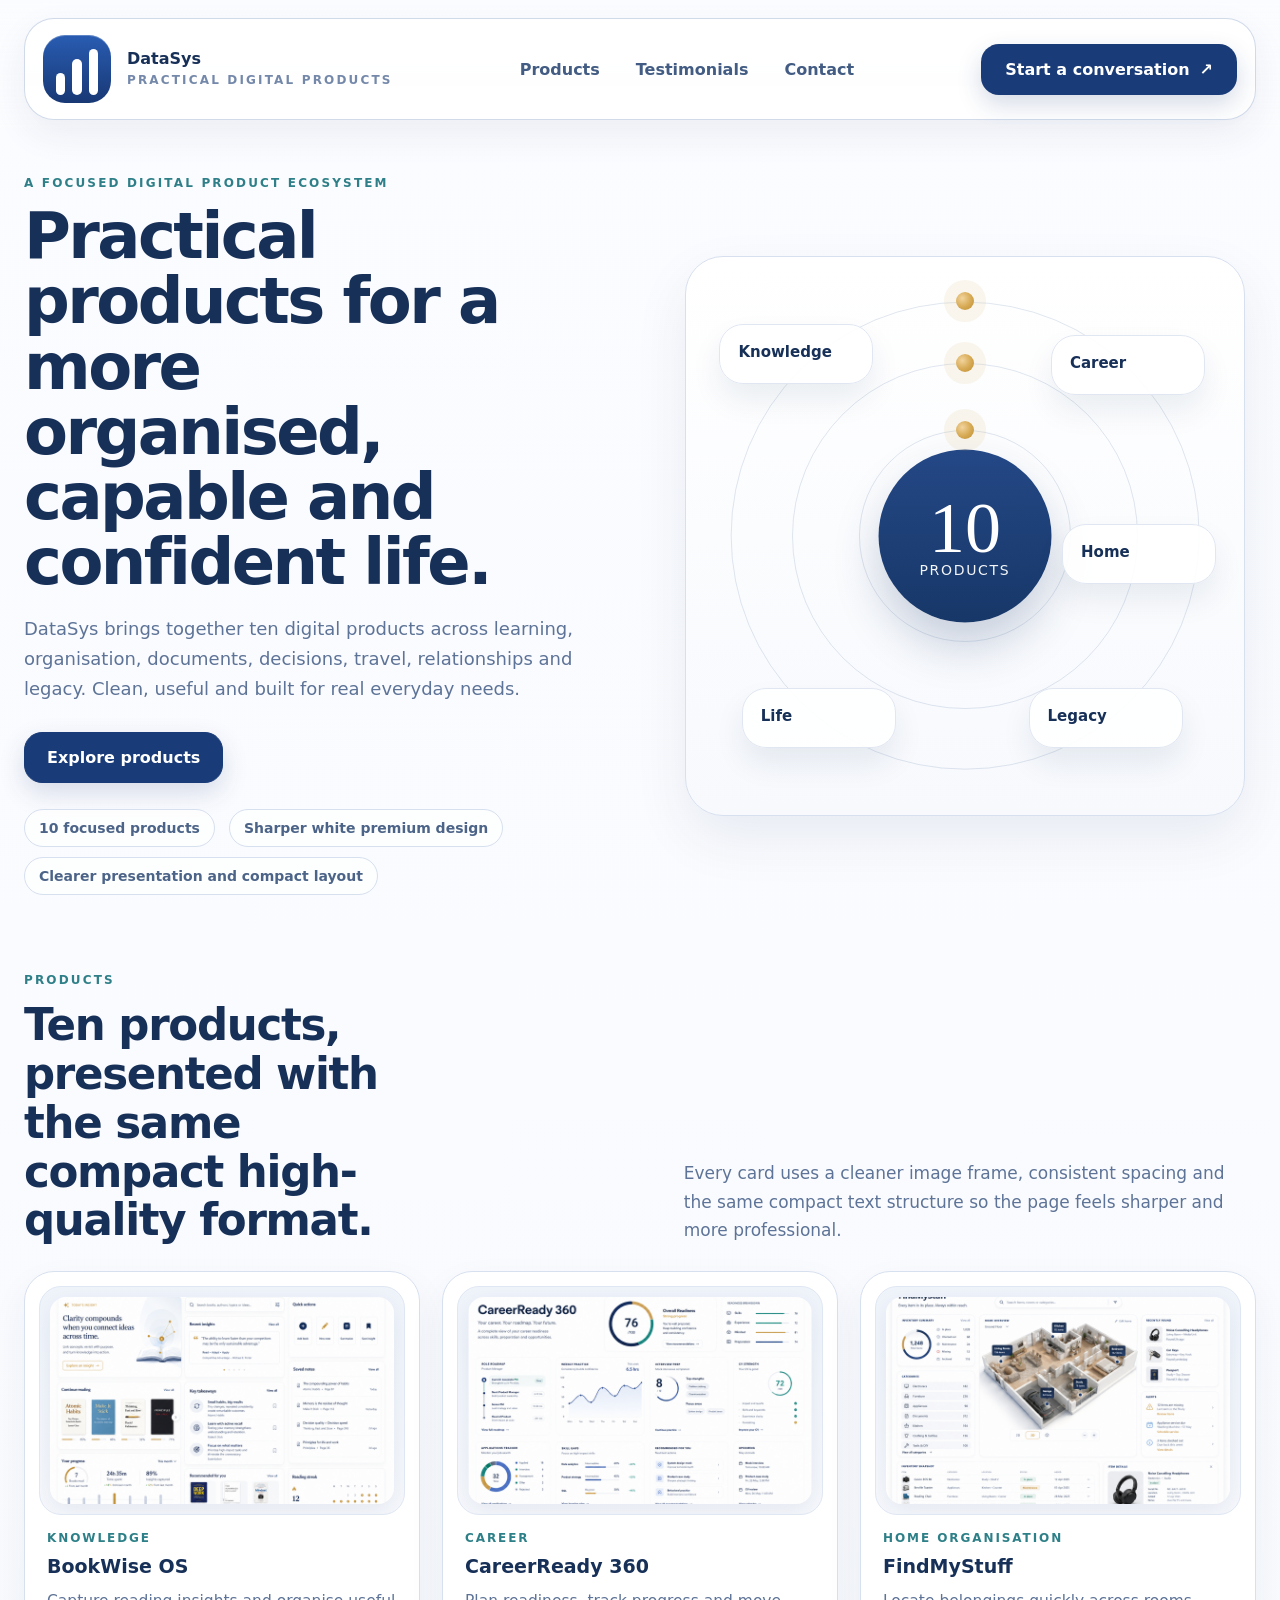
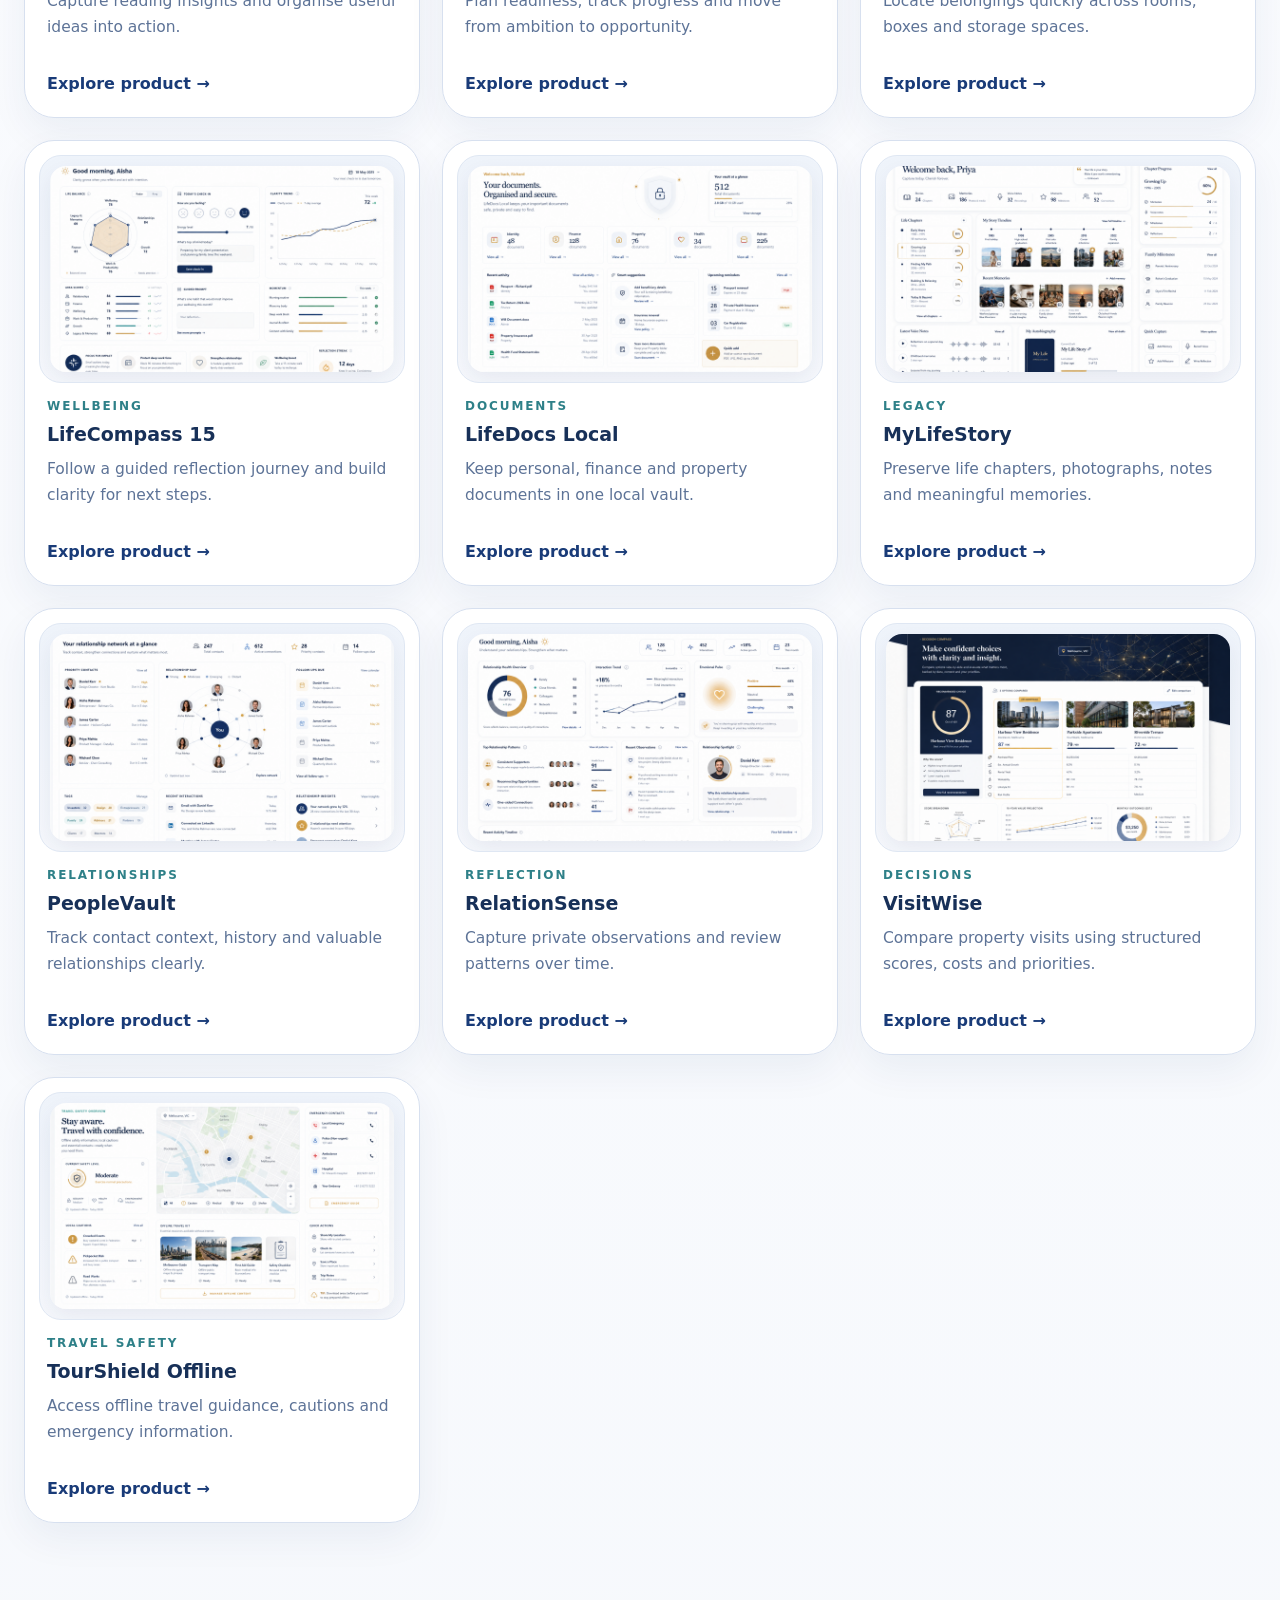
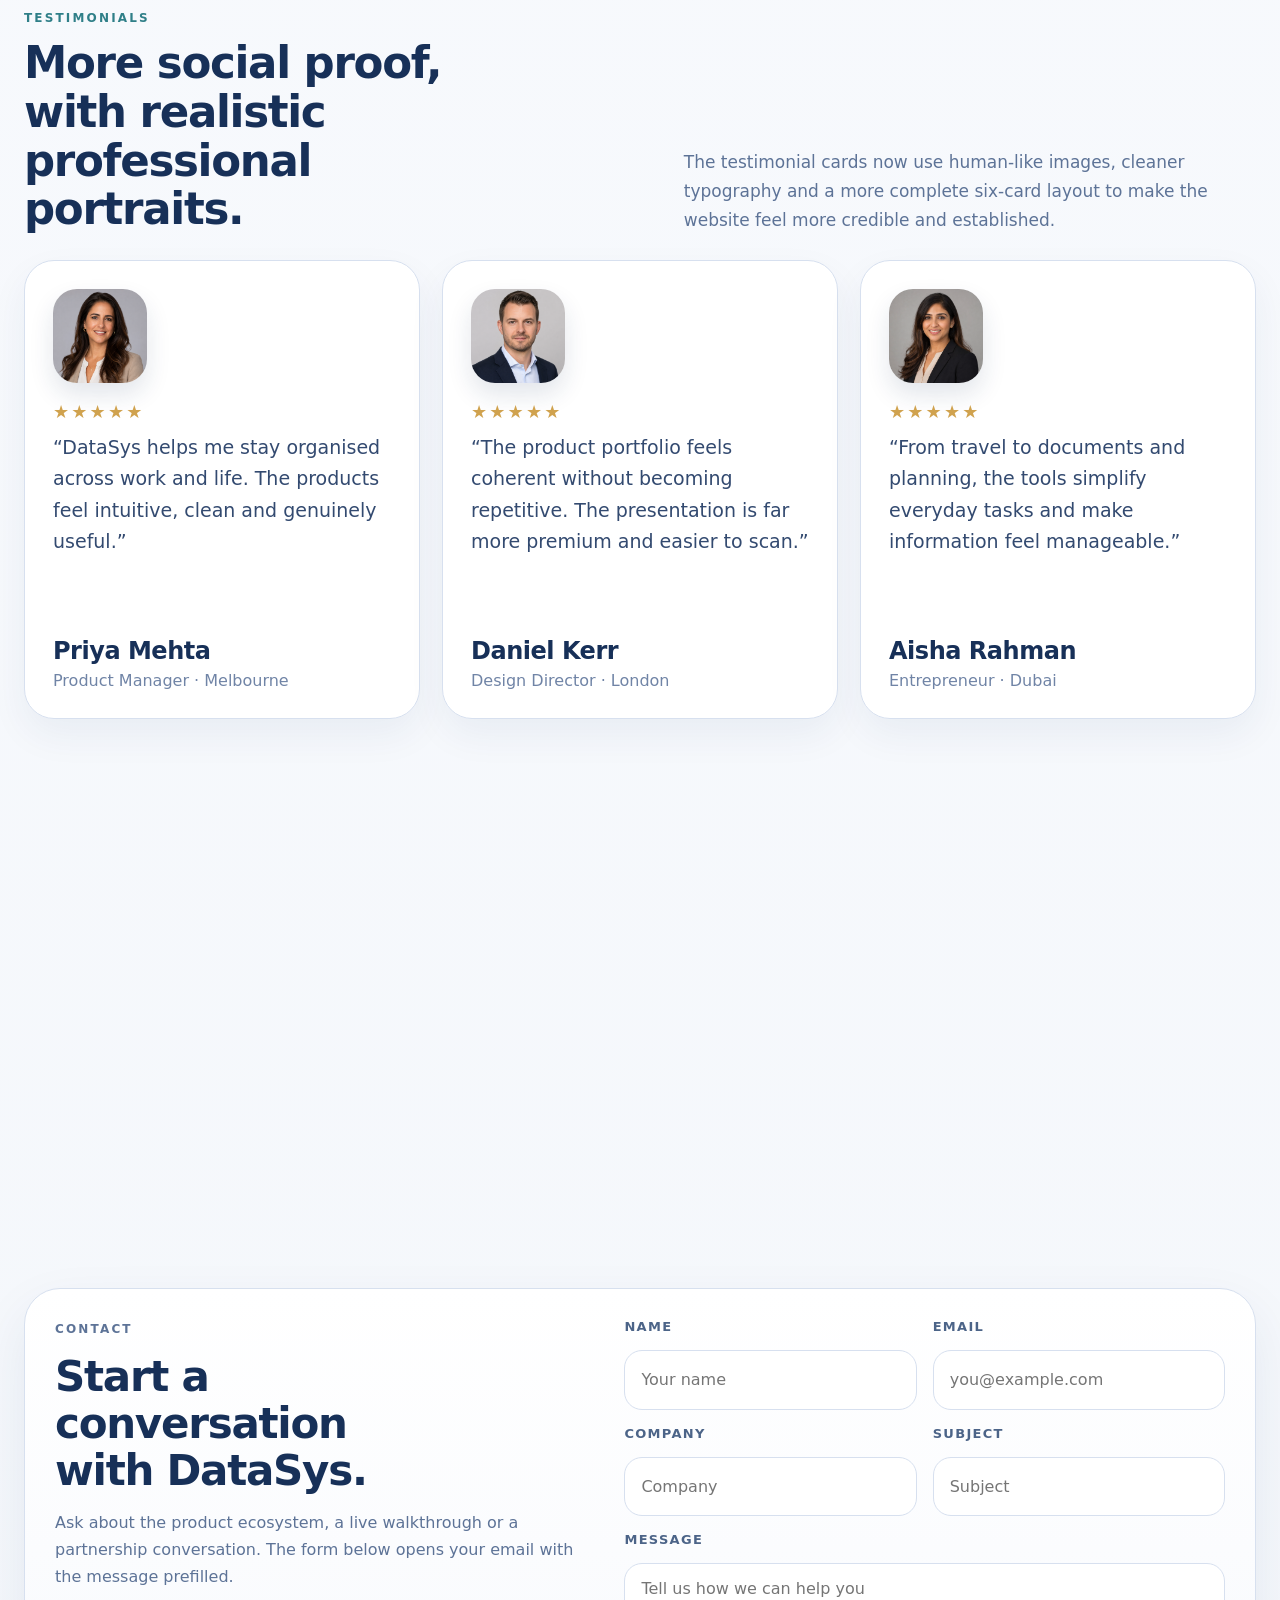
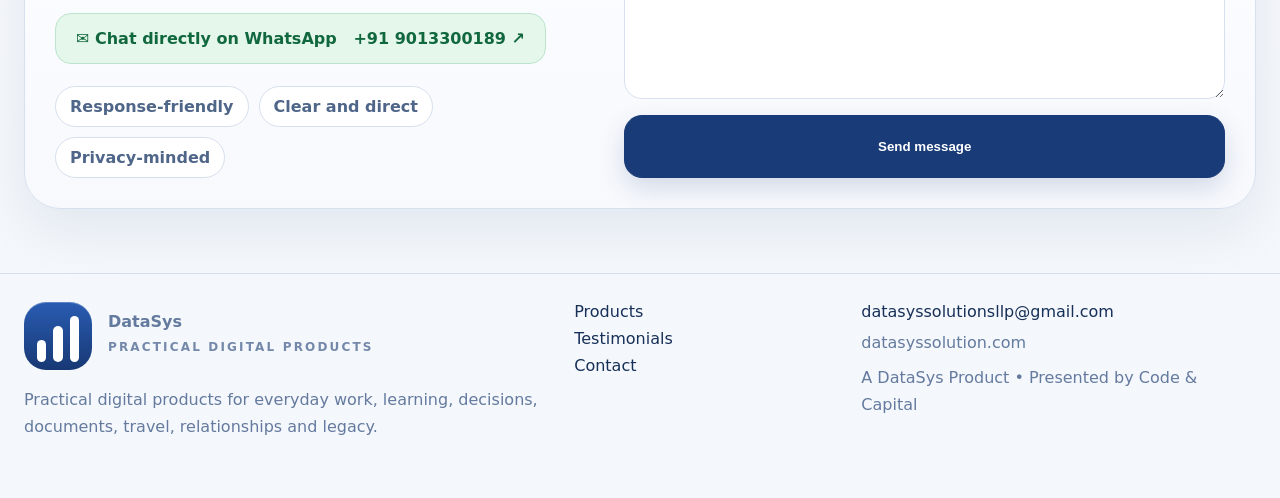
==== commit e498f515: "Add WhatsApp contact and product mini-sites" ====
--- a/index.html
+++ b/index.html
@@ -136,6 +136,7 @@
           <p class="eyebrow">Contact</p>
           <h2>Start a conversation with DataSys.</h2>
           <p>Ask about the product ecosystem, a live walkthrough or a partnership conversation. The form below opens your email with the message prefilled.</p>
+          <div style="margin:22px 0"><a href="https://wa.me/919013300189?text=Hello%2C%20I%27m%20interested%20in%20a%20DataSys%20product." target="_blank" rel="noopener noreferrer" style="display:inline-flex;align-items:center;gap:12px;padding:15px 20px;background:#e5f7eb;color:#11683e;border:1px solid #bce4cd;border-radius:16px;text-decoration:none;font-weight:750">&#9993; Chat directly on WhatsApp &nbsp; +91 9013300189 &#8599;</a></div>
           <div class="contact-points">
             <span>Response-friendly</span>
             <span>Clear and direct</span>
